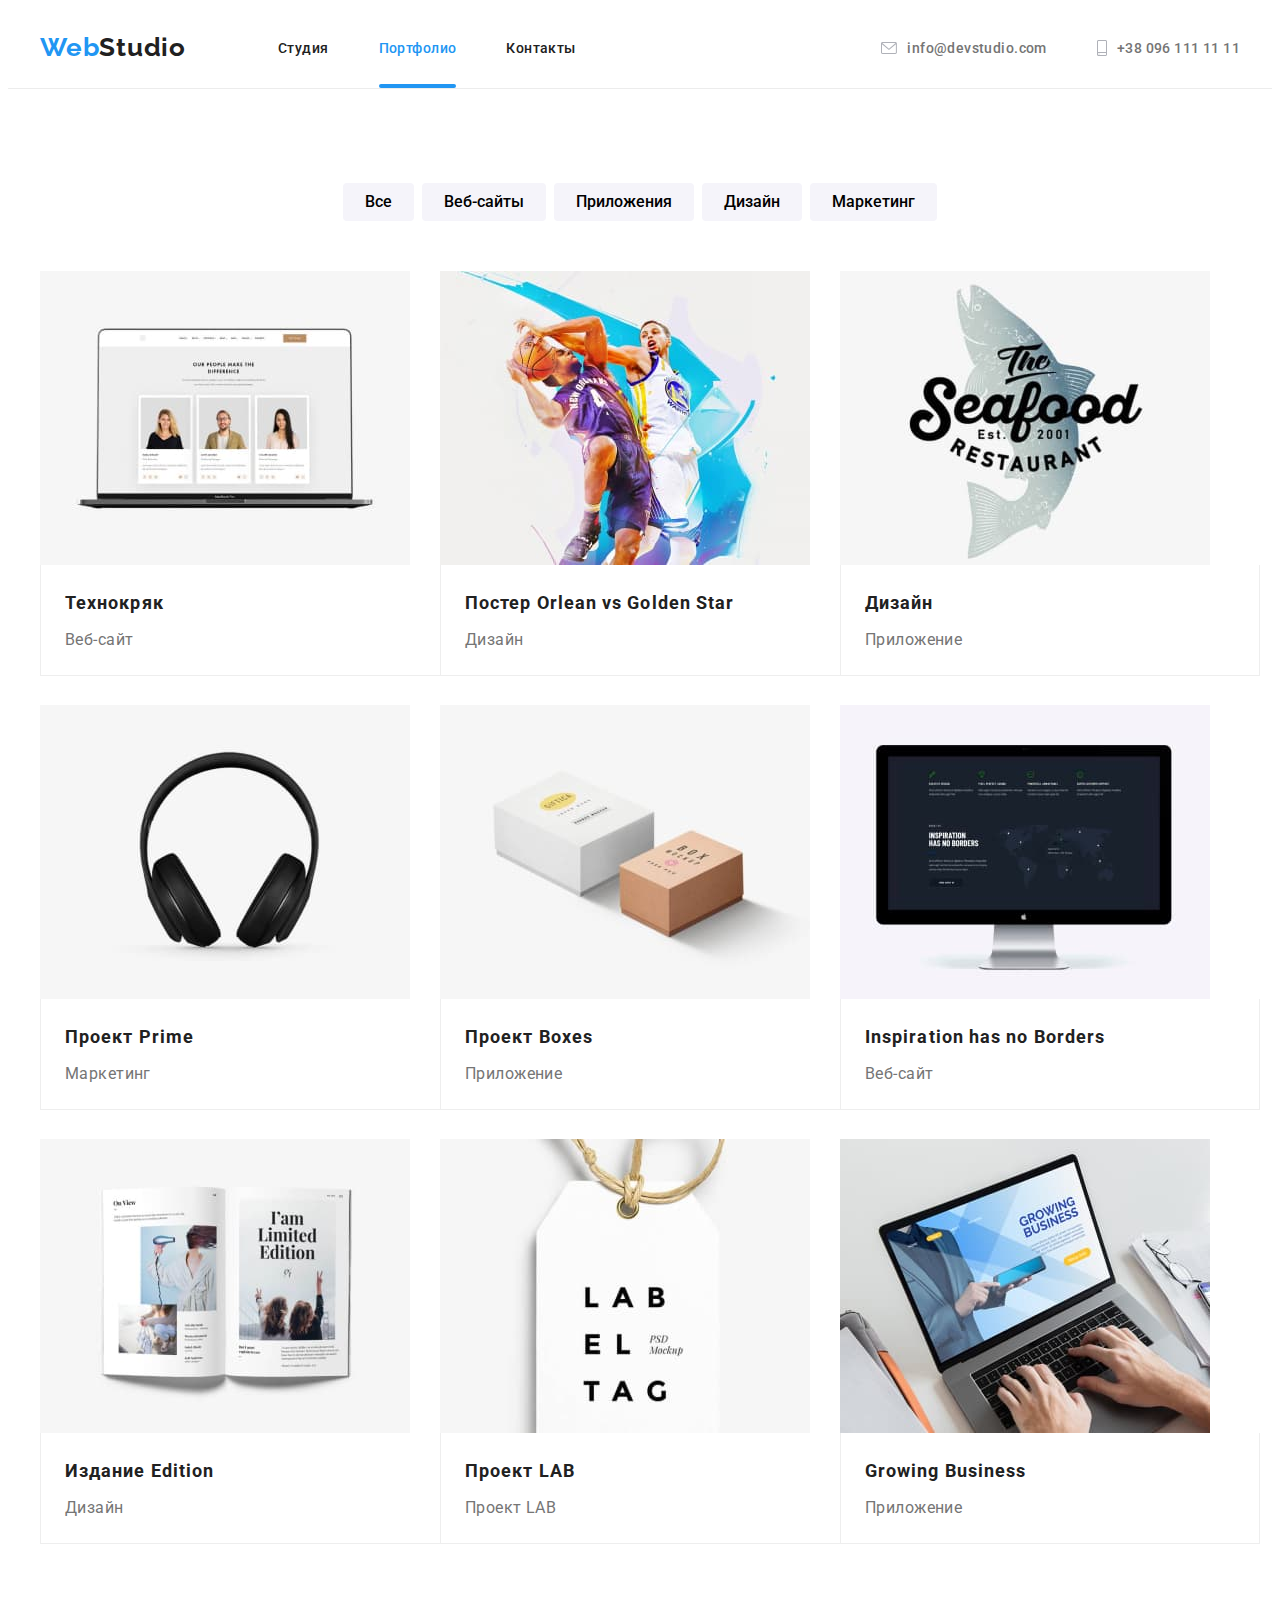
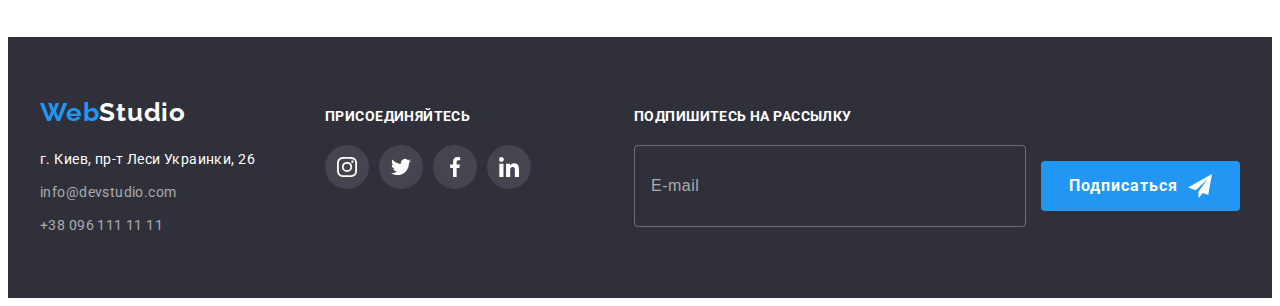
==== portfolio.html @ 29979541 "Initial commit" ====
<!DOCTYPE html>
<html lang="ru">
  <head>
    <meta charset="UTF-8" />
    <meta http-equiv="X-UA-Compatible" content="IE=edge" />
    <meta name="viewport" content="width=device-width, initial-scale=1.0" />
    <title>Портфолио</title>
    <link rel="preconnect" href="https://fonts.googleapis.com" />
    <link rel="preconnect" href="https://fonts.gstatic.com" crossorigin />
    <link
      href="https://fonts.googleapis.com/css2?family=Raleway:wght@700&family=Roboto:wght@400;500;700;900&display=swap"
      rel="stylesheet"
    />
    <link
      rel="stylesheet"
      href="https://cdnjs.cloudflare.com/ajax/libs/modern-normalize/1.1.0/modern-normalize.min.css"
      integrity="sha512-wpPYUAdjBVSE4KJnH1VR1HeZfpl1ub8YT/NKx4PuQ5NmX2tKuGu6U/JRp5y+Y8XG2tV+wKQpNHVUX03MfMFn9Q=="
      crossorigin="anonymous"
      referrerpolicy="no-referrer"
    />
    <link rel="stylesheet" href="./css/styles.css" />
  </head>
  <body>
    <header class="header">
      <div class="container">
        <a href="./index.html" class="logo" lang="en"
          >Web<span class="logo-in-header">Studio</span></a
        >
        <nav>
          <ul class="site-nav">
            <li class="list-item">
              <a class="link" href="./index.html">Студия</a>
            </li>
            <li class="list-item">
              <a class="link active" href="./portfolio.html">Портфолио</a>
            </li>
            <li class="list-item"><a class="link" href="./">Контакты</a></li>
          </ul>
        </nav>
        <div class="contact">
          <a class="link" href="mailto:info@devstudio.com" lang="en">
            <svg class="contact-icon" width="16" height="12">
              <use href="./images/icons.svg#icon-envelope"></use>
            </svg>
            info@devstudio.com
          </a>
          <a class="link" href="tel:+380961111111">
            <svg class="contact-icon" width="10" height="16">
              <use href="./images/icons.svg#icon-smartphone"></use>
            </svg>
            +38 096 111 11 11
          </a>
        </div>
      </div>
    </header>

    <main>
      <section class="section">
        <div class="container">
          <h1 class="visually-hidden">Наши работы</h1>
          <ul class="cards-section">
            <li class="list-item">
              <ul class="card-filter">
                <li class="list-item">
                  <button class="filter" type="button">Все</button>
                </li>
                <li class="list-item">
                  <button class="filter" type="button">Веб-сайты</button>
                </li>
                <li class="list-item">
                  <button class="filter" type="button">Приложения</button>
                </li>
                <li class="list-item">
                  <button class="filter" type="button">Дизайн</button>
                </li>
                <li class="list-item">
                  <button class="filter" type="button">Маркетинг</button>
                </li>
              </ul>
            </li>
            <li class="list-item">
              <ul class="list-of-cards">
                <li class="list-item">
                  <div class="card-image-area">
                    <img
                      src="./images/portfolio/img-1.jpg"
                      alt="Веб-сайт изображен на ноутбуке"
                      width="370"
                      height="294"
                    />
                    <p class="image-description">
                      Ресурс предлагает комплексные предложения с разным уровнем
                      функционала и сервисов. Все это позволит посетителю
                      получить исчерпывающие сведения  о компании или частном
                      лице.
                    </p>
                  </div>
                  <div class="card-description-area">
                    <h2 class="card-name">Технокряк</h2>
                    <p class="card-desctiption">Веб-сайт</p>
                  </div>
                </li>

                <li class="list-item">
                  <div class="card-image-area">
                    <img
                      src="./images/portfolio/img-2.jpg"
                      alt="Постер"
                      width="370"
                      height="294"
                    />
                    <p class="image-description">
                      Ресурс предлагает комплексные предложения с разным уровнем
                      функционала и сервисов. Все это позволит посетителю
                      получить исчерпывающие сведения  о компании или частном
                      лице.
                    </p>
                  </div>
                  <div class="card-description-area">
                    <h2 class="card-name">
                      Постер <span lang="en"> Orlean vs Golden Star</span>
                    </h2>
                    <p class="card-desctiption">Дизайн</p>
                  </div>
                </li>

                <li class="list-item">
                  <div class="card-image-area">
                    <img
                      src="./images/portfolio/img-3.jpg"
                      alt="Логотип ресторана"
                      width="370"
                      height="294"
                    />
                    <p class="image-description">
                      Ресурс предлагает комплексные предложения с разным уровнем
                      функционала и сервисов. Все это позволит посетителю
                      получить исчерпывающие сведения  о компании или частном
                      лице.
                    </p>
                  </div>
                  <div class="card-description-area">
                    <h2 class="card-name">Дизайн</h2>
                    <p class="card-desctiption">Приложение</p>
                  </div>
                </li>
                <li class="list-item">
                  <div class="card-image-area">
                    <img
                      src="./images/portfolio/img-4.jpg"
                      alt="Наушники"
                      width="370"
                      height="294"
                    />
                    <p class="image-description">
                      Ресурс предлагает комплексные предложения с разным уровнем
                      функционала и сервисов. Все это позволит посетителю
                      получить исчерпывающие сведения  о компании или частном
                      лице.
                    </p>
                  </div>
                  <div class="card-description-area">
                    <h2 class="card-name">
                      Проект <span lang="en">Prime</span>
                    </h2>
                    <p class="card-desctiption">Маркетинг</p>
                  </div>
                </li>
                <li class="list-item">
                  <div class="card-image-area">
                    <img
                      src="./images/portfolio/img-5.jpg"
                      alt="Коробки"
                      width="370"
                      height="294"
                    />
                    <p class="image-description">
                      Ресурс предлагает комплексные предложения с разным уровнем
                      функционала и сервисов. Все это позволит посетителю
                      получить исчерпывающие сведения  о компании или частном
                      лице.
                    </p>
                  </div>
                  <div class="card-description-area">
                    <h2 class="card-name">
                      Проект <span lang="en">Boxes</span>
                    </h2>
                    <p class="card-desctiption">Приложение</p>
                  </div>
                </li>
                <li class="list-item">
                  <div class="card-image-area">
                    <img
                      src="./images/portfolio/img-6.jpg"
                      alt="Веб-сайт изображен на мониторе"
                      width="370"
                      height="294"
                    />
                    <p class="image-description">
                      Ресурс предлагает комплексные предложения с разным уровнем
                      функционала и сервисов. Все это позволит посетителю
                      получить исчерпывающие сведения  о компании или частном
                      лице.
                    </p>
                  </div>
                  <div class="card-description-area">
                    <h2 class="card-name" lang="en">
                      Inspiration has no Borders
                    </h2>
                    <p class="card-desctiption">Веб-сайт</p>
                  </div>
                </li>
                <li class="list-item">
                  <div class="card-image-area">
                    <img
                      src="./images/portfolio/img-7.jpg"
                      alt="Книга"
                      width="370"
                      height="294"
                    />
                    <p class="image-description">
                      Ресурс предлагает комплексные предложения с разным уровнем
                      функционала и сервисов. Все это позволит посетителю
                      получить исчерпывающие сведения  о компании или частном
                      лице.
                    </p>
                  </div>
                  <div class="card-description-area">
                    <h2 class="card-name">
                      Издание <span lang="en">Edition</span>
                    </h2>
                    <p class="card-desctiption">Дизайн</p>
                  </div>
                </li>
                <li class="list-item">
                  <div class="card-image-area">
                    <img
                      src="./images/portfolio/img-8.jpg"
                      alt="Бумажный кулон"
                      width="370"
                      height="294"
                    />
                    <p class="image-description">
                      Ресурс предлагает комплексные предложения с разным уровнем
                      функционала и сервисов. Все это позволит посетителю
                      получить исчерпывающие сведения  о компании или частном
                      лице.
                    </p>
                  </div>
                  <div class="card-description-area">
                    <h2 class="card-name">Проект <span lang="en">LAB</span></h2>
                    <p class="card-desctiption">
                      Проект <span lang="en">LAB</span>
                    </p>
                  </div>
                </li>
                <li class="list-item">
                  <div class="card-image-area">
                    <img
                      src="./images/portfolio/img-9.jpg"
                      alt="Веб-сайт изображен на ноутбуке"
                      width="370"
                      height="294"
                    />
                    <p class="image-description">
                      Ресурс предлагает комплексные предложения с разным уровнем
                      функционала и сервисов. Все это позволит посетителю
                      получить исчерпывающие сведения  о компании или частном
                      лице.
                    </p>
                  </div>
                  <div class="card-description-area">
                    <h2 class="card-name" lang="en">Growing Business</h2>
                    <p class="card-desctiption">Приложение</p>
                  </div>
                </li>
              </ul>
            </li>
          </ul>
        </div>
      </section>
    </main>
    <footer class="footer-section">
      <div class="container">
        <div class="left-collumn">
          <a href="./index.html" class="logo" lang="en"
            >Web<span class="logo-in-footer">Studio</span></a
          >
          <address>
            <p class="office-adress">г. Киев, пр-т Леси Украинки, 26</p>
            <a class="link" href="mailto:info@devstudio.com" lang="en">
              info@devstudio.com
            </a>
            <a class="link" href="tel:+380961111111"> +38 096 111 11 11 </a>
          </address>
        </div>
        <div class="footer-social-items">
          <h3>Присоединяйтесь</h3>
          <ul class="social-links-list">
            <li class="social-item">
              <a
                class="social-link"
                href="/"
                aria-label="иконка Инстаграмм"
                target="_blank"
                rel="noopener noreferrer"
              >
                <svg class="social-icon" width="20" height="20">
                  <use href="./images/icons.svg#icon-instagram"></use>
                </svg>
              </a>
            </li>
            <li class="social-item">
              <a
                class="social-link"
                href="/"
                aria-label="иконка Твиттер"
                target="_blank"
                rel="noopener noreferrer"
              >
                <svg class="social-icon" width="20" height="20">
                  <use href="./images/icons.svg#icon-twitter"></use>
                </svg>
              </a>
            </li>
            <li class="social-item">
              <a
                class="social-link"
                href="/"
                aria-label="иконка фейсбук"
                target="_blank"
                rel="noopener noreferrer"
              >
                <svg class="social-icon" width="20" height="20">
                  <use href="./images/icons.svg#icon-facebook"></use>
                </svg>
              </a>
            </li>
            <li class="social-item">
              <a
                class="social-link"
                href="/"
                aria-label="иконка Линкэдин"
                target="_blank"
                rel="noopener noreferrer"
              >
                <svg class="social-icon" width="20" height="20">
                  <use href="./images/icons.svg#icon-linkedin"></use>
                </svg>
              </a>
            </li>
          </ul>
        </div>
        <div class="subscription-form">
          <h3>Подпишитесь на рассылку</h3>
          <form>
            <label>
              <span class="visually-hidden">E-mail</span>
              <input class="email-input" type="email" name="e-mail" title="Введите ваш электронный адрес для подписки" placeholder="E-mail">
            </label>
            <button class="btn" type="submit" >Подписаться
              <svg class="subscription-icon" width="24" height="24">
                <use href="./images/icons.svg#icon-send"></use>
              </svg>
            </button>
          </form>
        </div>
      </div>
    </footer>
  </body>
</html>
---- css/styles.css ----
/**
--------------------
MAIN RULES
-------------------- */

:root {
  --accent-collor: #2196f3;
  --btn-hover-color: #188ce8;
  --main-text-color: #212121;
  --secondary-text-color: #757575;
  --accent-background-color: #2f303a;
  --secondary-background-color: #f5f4fa;
  --white-color: #fff;
  --container-width: 1200px;
  --icon-color: #afb1b8;

  --timing-function: cubic-bezier(0.4, 0, 0.2, 1);
}

body {
  font-family: "Roboto", sans-serif;
  letter-spacing: 0.03em;
  color: var(--main-text-color);
  font-size: 14px;
}

h1,
h2,
h3,
h4,
h5,
h6,
p,
ul {
  margin: 0;
  padding: 0;
}

img {
  display: block;
}

.container {
  width: var(--container-width);
  margin-left: auto;
  margin-right: auto;
  padding-left: 15px;
  padding-right: 15px;
  align-items: center;
}

.section {
  padding-top: 94px;
  padding-bottom: 94px;
}

.list-item,
.social-item,
.clients-list {
  list-style: none;
  position: relative;
}

.link {
  text-decoration: none;
  color: inherit;
  font-weight: 500;
  font-size: 14px;
  line-height: 1.17;

  transition-property: color;
  transition-duration: 250ms;
  transition-timing-function: var(--timing-function);
}

.link.active {
  position: relative;
}

.link.active::after {
  content: "";

  position: absolute;
  bottom: 0;

  display: block;
  width: 100%;
  height: 4px;
  background: var(--accent-collor);
  border-radius: 2px;
}

.link:hover,
.link:focus,
.link.active,
.footer-section .link:hover,
.footer-section .link:focus,
.contact .link:hover,
.contact .link:focus {
  color: var(--accent-collor);
}

.section-title {
  margin-bottom: 50px;

  font-size: 36px;
  line-height: 1.17;
  text-align: center;
}

.visually-hidden {
  margin: -1px;

  position: absolute;
  white-space: nowrap;
  width: 1px;
  height: 1px;
  overflow: hidden;
  border: 0;
  padding: 0;
  clip: rect(0 0 0 0);
  clip-path: inset(50%);
}

.features-list .list-item:not(:last-child),
.our-work-list .list-item:not(:last-child),
.member-list .list-item:not(:last-child),
.list-of-cards .list-item:not(:last-child) {
  margin-right: 30px;
}

/**
--------------------
HEADER SECTION
-------------------- */
.header {
  border-bottom: 1px solid #ececec;
}

.header .container {
  display: flex;
}

.logo {
  margin-top: 24px;
  margin-bottom: 25px;

  font-family: "Raleway", sans-serif;
  font-weight: 700;
  font-size: 26px;
  line-height: 1.2;
  color: var(--accent-collor);
  text-decoration: none;
  letter-spacing: 0.03em;
}

.logo-in-header {
  margin-right: 92px;

  color: var(--main-text-color);
}

.site-nav {
  display: flex;
}

.container .site-nav > .list-item {
  display: block;
  margin-right: 50px;
}

.site-nav .list-item:last-child {
  margin-right: 0;
}

.header .link {
  padding: 32px 0;
}

.link:hover .contact-icon,
.link:focus .contact-icon {
  fill: currentColor;
}

.contact-icon {
  fill: currentColor;
  margin-right: 10px;
}

.contact {
  margin-left: auto;
  display: flex;
  align-items: center;
}

.contact .link:not(:last-child) {
  margin-right: 50px;
}

/**
--------------------
HERO SECTION
-------------------- */

.hero {
  background-image: linear-gradient(
      rgba(47, 48, 58, 0.4),
      rgba(47, 48, 58, 0.4)
    ),
    url(../images/hero-bg.jpg);
  background-repeat: no-repeat;
  background-position: center;

  letter-spacing: 0.06em;
  text-align: center;

  padding-top: 200px;
  padding-bottom: 200px;
}

.hero .container {
  display: block;
}

.title {
  margin: 0px auto 30px;
  max-width: 640px;

  font-weight: 900;
  font-size: 44px;
  line-height: 1.36;
  text-transform: uppercase;
  color: var(--white-color);
}

.btn {
  display: inline-flex;

  align-items: center;
  padding: 10px 32px;

  border-radius: 4px;
  border: 0;

  background-color: var(--accent-collor);

  font-family: inherit;
  cursor: pointer;
  color: var(--white-color);
  font-weight: 700;
  font-size: 16px;
  line-height: 1.87;
  letter-spacing: 0.06em;

  transition-property: background-color;
  transition-duration: 250ms;
  transition-timing-function: var(--timing-function);
}

.btn:hover,
.btn:focus {
  background-color: var(--btn-hover-color);
}

/**
--------------------
OUR FEATURES SECTION
-------------------- */
.features-list,
.member-list,
.our-work-list {
  display: flex;
}

.features-list .list-item {
  display: block;
  flex-basis: calc(100% / 4);
  /* flex-basis: calc((var(--container-width)-30px) / 4); Почему не работает?*/
}

.features-icon {
  display: flex;
  justify-content: center;
  align-items: center;

  margin-bottom: 30px;
  height: 120px;
  width: 100%;

  background-color: var(--secondary-background-color);
  border-radius: 4px;
}

.features-subtitle {
  margin-bottom: 10px;

  text-transform: uppercase;
  font-size: 14px;
  line-height: 1.14;
}

.features-description {
  color: var(--secondary-text-color);
  line-height: 1.7;
}

/**
--------------------
OUR WORK SECTION
-------------------- */

.our-work {
  padding-top: 0;
}

.image-title {
  position: absolute;
  bottom: 0;

  display: flex;
  width: 100%;
  height: 70px;
  justify-content: center;
  align-items: center;

  text-transform: uppercase;
  font-weight: 700;

  background: rgba(47, 48, 58, 0.8);
  color: #fff;
}

/**
--------------------
OUR TEAM SECTION
-------------------- */
.our-team {
  background-color: var(--secondary-background-color);
}

.member-area {
  padding: 30px 0;

  width: 270px;
  border: 1px solid #eeeeee;
  border-radius: 0px 0px 4px 4px;
  border-top: 0;
  text-align: center;
  background-color: var(--white-color);
  line-height: 1.19;
}

.member-name {
  margin-bottom: 10px;

  font-size: 16px;
  text-decoration: none;
  font-weight: 500;
  line-height: 1.19;
}

.contact .link,
.member-position {
  display: inline-flex;
  color: var(--secondary-text-color);
  align-items: center;
}

.member-position {
  margin-bottom: 16px;

  line-height: 1.19;
  font-size: 16px;
  font-weight: 400;
}

.member-list > .list-item {
  box-shadow: 0px 1px 3px rgba(0, 0, 0, 0.12), 0px 1px 1px rgba(0, 0, 0, 0.14),
    0px 2px 1px rgba(0, 0, 0, 0.2);
}

.social-icon,
.contact-icon {
  fill: var(--icon-color);

  transition-property: fill;
  transition-duration: 250ms;
  transition-timing-function: var(--timing-function);
}

.social-links-list {
  display: flex;
  justify-content: center;
}
.social-link {
  display: flex;
  border-radius: 50%;
  height: 44px;
  width: 44px;
  align-items: center;
  justify-content: center;

  transition-property: background-color;
  transition-duration: 250ms;
  transition-timing-function: var(--timing-function);
}

.social-link:hover,
.social-link:focus {
  background-color: var(--accent-collor);
}
.social-link:hover .social-icon,
.social-link:focus .social-icon {
  fill: var(--white-color);
}

.social-item:not(:last-child) {
  margin-right: 10px;
}
/**
--------------------
OUR-CLIENTS SECTION
-------------------- */

.clients-list {
  display: flex;
  justify-content: center;
  align-items: center;
}

.client-item {
  display: flex;
}

.client-item:not(:last-child) {
  margin-right: 30px;
}

.client-link {
  display: flex;
  justify-content: center;
  align-items: center;
  width: 170px;
  height: 92px;

  border: 1px var(--icon-color) solid;
  border-radius: 4px;

  transition-property: border-color;
  transition-duration: 250ms;
  transition-timing-function: var(--timing-function);
}
.client-icon {
  fill: var(--icon-color);

  transition-property: fill;
  transition-duration: 250ms;
  transition-timing-function: var(--timing-function);
}

.client-link:hover,
.client-link:focus {
  border-color: var(--accent-collor);
}

.client-link:hover .client-icon,
.client-link:focus .client-icon {
  fill: var(--accent-collor);
}

/**
--------------------
PORTFOLIO-CARDS SECTION
-------------------- */

.card-filter {
  padding-bottom: 50px;
}

.card-filter {
  display: flex;
  justify-content: center;
}

.card-filter .list-item:not(:last-child) {
  margin-right: 8px;
}

.filter {
  padding: 6px 22px;

  border-radius: 4px;
  border: 0;

  background: var(--secondary-background-color);

  cursor: pointer;

  font-family: inherit;
  font-weight: 500;
  font-size: 16px;
  line-height: 1.6;

  transition-property: background-color, color, box-shadow;
  transition-duration: 250ms;
  transition-timing-function: var(--timing-function);
}

.filter:hover,
.filter:focus {
  background-color: var(--accent-collor);
  color: var(--white-color);
  box-shadow: 0px 3px 1px rgba(0, 0, 0, 0.1), 0px 1px 2px rgba(0, 0, 0, 0.08),
    0px 2px 2px rgba(0, 0, 0, 0.12);
}

.list-of-cards,
.list-of-cards.list-item {
  display: flex;
  flex-wrap: wrap;
}

.list-of-cards .list-item {
  width: 370px;
  height: 404px;
  background: var(--white-color);
  margin-bottom: 30px;

  transition-property: box-shadow;
  transition-duration: 250ms;
  transition-timing-function: var(--timing-function);
}

.list-of-cards .list-item:hover,
.list-of-cards .list-item:focus {
  box-shadow: 0px 1px 1px rgba(0, 0, 0, 0.12), 0px 4px 4px rgba(0, 0, 0, 0.06),
    1px 4px 6px rgba(0, 0, 0, 0.16);
}

.list-of-cards .list-item:hover .image-description,
.list-of-cards .list-item:focus .image-description {
  transform: translateY(0);
}

.card-image-area {
  position: relative;
  display: flex;
  align-items: center;
  justify-content: center;
  overflow: hidden;
}

.image-description {
  position: absolute;
  font-size: 18px;
  line-height: 1.55;
  color: #fff;
  background-color: rgba(33, 150, 243, 0.9);
  padding: 63px 24px;
  height: 100%;

  transform: translateY(100%);
  transition-property: transform;
  transition-duration: 250ms;
  transition-timing-function: var(--timing-function);
}

.card-description-area {
  width: 370px;
  border: 1px solid #eeeeee;
  border-top: 0;
  padding: 20px 24px;
}

.list-of-cards .list-item:nth-child(3n) {
  margin-right: 0;
}

.list-of-cards .list-item:nth-last-child(-n + 3) {
  margin-bottom: 0px;
}

.card-name {
  display: inline-block;
  margin-bottom: 4px;

  font-size: 18px;
  line-height: 2;
  letter-spacing: 0.06em;
}

.card-desctiption {
  font-size: 16px;
  line-height: 1.9;
  color: var(--secondary-text-color);
}

/**
--------------------
FOOTER SECTION
-------------------- */

.footer-section {
  background-color: var(--accent-background-color);
  line-height: 1.7;
  color: var(--white-color);
  font-size: 14px;
  padding-top: 60px;
  padding-bottom: 60px;
}

.footer-section .container div:first-child {
  margin-right: 70px;
}

.footer-section div:last-child {
  margin-left: auto;
}

.footer-section .logo,
address > .link {
  display: flex;
}

.footer-section .office-adress {
  font-style: normal;
}

.footer-section .link {
  color: rgba(255, 255, 255, 0.6);
  font-weight: 400;
  font-style: normal;
  line-height: 1.7;
  font-size: 14px;
}

.office-adress {
  margin-bottom: 9px;
}

.left-collumn .link:not(:last-child) {
  margin-bottom: 9px;
}

.footer-section .logo {
  margin: 0;
  margin-bottom: 20px;
}

.logo-in-footer {
  color: var(--white-color);
}

.footer-social-items > h3,
.subscription-form > h3 {
  margin-bottom: 20px;

  color: #fff;
  text-transform: uppercase;
  font-size: 14px;
  line-height: 1.14;
}

.footer-social-items .social-link {
  background-color: rgba(255, 255, 255, 0.1);
}

.footer-social-items .social-link:hover,
.footer-social-items .social-link:focus {
  background-color: var(--accent-collor);
}

.footer-social-items .social-icon {
  fill: #fff;
}
.footer-section > .container {
  display: flex;
  align-items: baseline;
}

.footer-section .email-input {
  margin-right: 12px;
  padding: 15px 16px;

  width: 358px;
  height: 50px;

  background-color: transparent;
  border: 1px solid rgba(255, 255, 255, 0.3);
  border-radius: 4px;
  outline: 0;

  color: #fff;

  font-size: 16px;
  line-height: 1.25;
  letter-spacing: 0.03em;

  transition: border-color 250ms var(--timing-function);
}

.footer-section .email-input::placeholder {
  color: rgba(255, 255, 255, 0.6);
}

.footer-section .btn {
  padding: 10px 28px;
}

.email-input:focus {
  border-color: #fff;
}

.subscription-icon {
  fill: #fff;
  margin-left: 10px;
}

.backdrop {
  position: fixed;
  opacity: 1;
  visibility: visible;
  top: 0;
  bottom: 0;
  left: 0;
  right: 0;
  width: 100%;
  height: 100%;
  background-color: rgba(0, 0, 0, 0.2);
  transition: opacity 250ms var(--timing-function),
    visibility 250ms var(--timing-function);
}

.modal {
  position: absolute;

  left: 50%;
  top: 50%;
  transform: translate(-50%, -50%);

  width: 528px;
  height: 581px;

  padding: 40px;

  background-color: #fff;
  box-shadow: 0px 1px 3px rgba(0, 0, 0, 0.12), 0px 1px 1px rgba(0, 0, 0, 0.14),
    0px 2px 1px rgba(0, 0, 0, 0.2);
  border-radius: 4px;

  transition: transform 250ms var(--timing-function);
}

.close-icon {
  position: absolute;
  top: 8px;
  right: 8px;

  display: flex;
  justify-content: center;
  align-items: center;

  padding: 9px 9px 10px 10px;

  cursor: pointer;
  border: 1px solid rgba(0, 0, 0, 0.1);
  border-radius: 50%;
  background-color: #fff;
  transition: fill 250ms var(--timing-function);
}

.close-icon:hover,
.close-icon:focus {
  fill: var(--accent-collor);
}

.modal-form {
  text-align: center;
}

.modal .modal-header {
  display: block;
  text-align: center;

  margin-bottom: 12px;

  font-size: 20px;
}

.modal-form .label {
  position: relative;
  display: block;
}

.label-name {
  display: block;
  margin-bottom: 4px;

  font-size: 12px;
  color: var(--secondary-text-color);
  letter-spacing: 0.01em;
  line-height: 1.17;
  text-align: start;
}

.modal-form textarea,
.modal-form input {
  resize: none;
  cursor: pointer;
  width: 100%;
  height: 120px;
  padding: 12px 16px;

  border: 1px solid rgba(33, 33, 33, 0.2);
  border-radius: 4px;
  outline: 0;

  transition: border 250ms var(--timing-function);
}

.modal-form textarea:focus,
.modal-form input:focus {
  border: 1px solid var(--accent-collor);
}
.modal-form-icon {
  position: absolute;
  top: 28px;
  left: 12px;

  transition: fill 250ms var(--timing-function);
}

.modal-form .label:focus-within .modal-form-icon {
  fill: var(--accent-collor);
}

.modal-form input {
  height: 40px;
  padding-left: 42px;
  margin-bottom: 10px;
}

.modal-form textarea {
  margin-bottom: 12px;
}

.modal-form textarea::placeholder {
  color: rgba(117, 117, 117, 0.5);
  font-size: 14px;
  line-height: 1.14;
}

.agreement a {
  color: var(--accent-collor);
}

.modal-form .agreement {
  display: flex;
  align-items: center;
  justify-content: center;
  margin-bottom: 30px;
  cursor: pointer;
}

.modal-form .btn {
  padding: 10px 50px;
  box-shadow: 0px 4px 4px rgba(0, 0, 0, 0.15);
}

.agreement {
  color: var(--secondary-text-color);
  line-height: 1.7;
}
.checkbox-area {
  position: relative;
  display: flex;
  align-items: center;
  justify-content: center;
  flex-basis: 16px;
  height: 15px;

  border: 2px solid var(--main-text-color);
  border-radius: 2px;
  margin-right: 9px;

  transition: border 550ms var(--timing-function),
    background-color 250ms var(--timing-function);
}

.checkbox-icon {
  opacity: 0;

  transition: opacity 250ms var(--timing-function),
    fill 250ms var(--timing-function);
}

.agreement input:checked + .checkbox-area {
  background-color: var(--btn-hover-color);
  border-color: var(--btn-hover-color);
}

.agreement input:checked + .checkbox-area .checkbox-icon {
  opacity: 1;
  fill: #fff;
}

.is-hidden .modal {
  transform: translate(-50%, -70%) scale(0.5);
}

.backdrop.is-hidden {
  visibility: hidden;
  opacity: 0;
  pointer-events: visible;
}
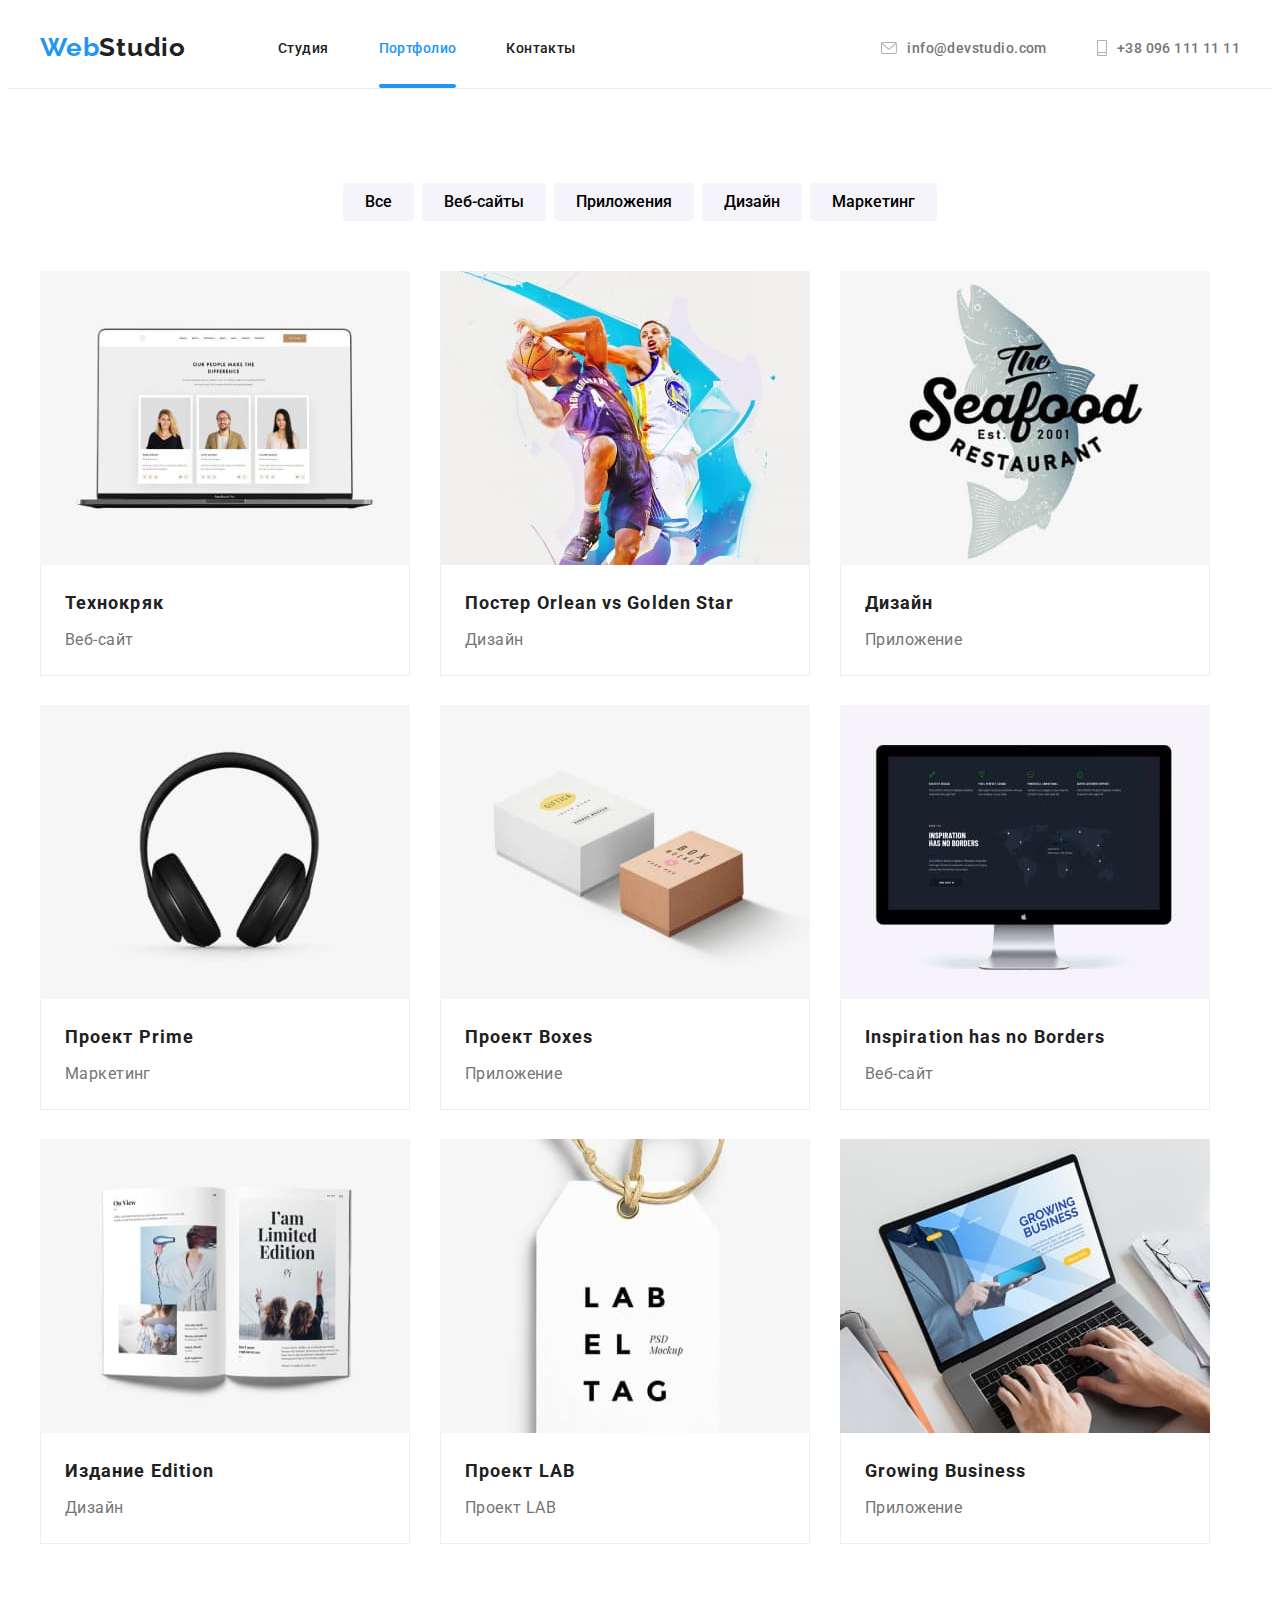
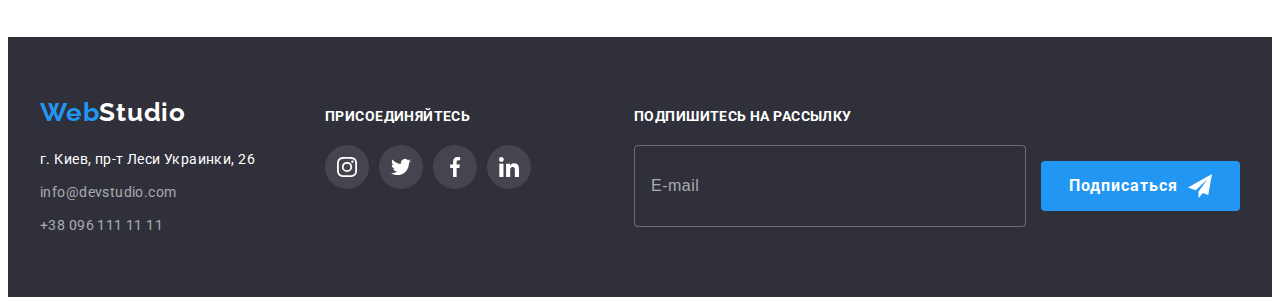
==== commit 12abd8d8: "BEM methodology applied,SASS file structure created" ====
--- a/portfolio.html
+++ b/portfolio.html
@@ -22,30 +22,32 @@
   </head>
   <body>
     <header class="header">
-      <div class="container">
-        <a href="./index.html" class="logo" lang="en"
-          >Web<span class="logo-in-header">Studio</span></a
+      <div class="container header__container">
+        <a href="./index.html" class="logo header__logo" lang="en"
+          >Web<span class="logo__header-headline">Studio</span></a
         >
         <nav>
           <ul class="site-nav">
-            <li class="list-item">
-              <a class="link" href="./index.html">Студия</a>
-            </li>
-            <li class="list-item">
-              <a class="link active" href="./portfolio.html">Портфолио</a>
-            </li>
-            <li class="list-item"><a class="link" href="./">Контакты</a></li>
+            <li class="site-nav__item">
+              <a class="site-nav__link" href="./index.html">Студия</a>
+            </li>
+            <li class="site-nav__item">
+              <a class="site-nav__link site-nav__link--active" href="./portfolio.html">Портфолио</a>
+            </li>
+            <li class="site-nav__item">
+              <a class="site-nav__link" href="./">Контакты</a>
+            </li>
           </ul>
         </nav>
-        <div class="contact">
-          <a class="link" href="mailto:info@devstudio.com" lang="en">
-            <svg class="contact-icon" width="16" height="12">
+        <div class="header__contact contact-block">
+          <a class="contact-block__link" href="mailto:info@devstudio.com" lang="en">
+            <svg class="contact-block__icon" width="16" height="12">
               <use href="./images/icons.svg#icon-envelope"></use>
             </svg>
             info@devstudio.com
           </a>
-          <a class="link" href="tel:+380961111111">
-            <svg class="contact-icon" width="10" height="16">
+          <a class="contact-block__link" href="tel:+380961111111">
+            <svg class="contact-block__icon" width="10" height="16">
               <use href="./images/icons.svg#icon-smartphone"></use>
             </svg>
             +38 096 111 11 11
@@ -59,228 +61,219 @@
         <div class="container">
           <h1 class="visually-hidden">Наши работы</h1>
           <ul class="cards-section">
-            <li class="list-item">
-              <ul class="card-filter">
-                <li class="list-item">
-                  <button class="filter" type="button">Все</button>
-                </li>
-                <li class="list-item">
-                  <button class="filter" type="button">Веб-сайты</button>
-                </li>
-                <li class="list-item">
-                  <button class="filter" type="button">Приложения</button>
-                </li>
-                <li class="list-item">
-                  <button class="filter" type="button">Дизайн</button>
-                </li>
-                <li class="list-item">
-                  <button class="filter" type="button">Маркетинг</button>
+            <li class="cards-section__item">
+              <ul class="cards-section__filter">
+                <li class="cards-section__filter-item">
+                  <button class="cards-section__btn" type="button">Все</button>
+                </li>
+                <li class="cards-section__filter-item">
+                  <button class="cards-section__btn" type="button">Веб-сайты</button>
+                </li>
+                <li class="cards-section__filter-item">
+                  <button class="cards-section__btn" type="button">Приложения</button>
+                </li>
+                <li class="cards-section__filter-item">
+                  <button class="cards-section__btn" type="button">Дизайн</button>
+                </li>
+                <li class="cards-section__filter-item">
+                  <button class="cards-section__btn" type="button">Маркетинг</button>
                 </li>
               </ul>
             </li>
-            <li class="list-item">
-              <ul class="list-of-cards">
-                <li class="list-item">
-                  <div class="card-image-area">
+            <li class="cards-section__item">
+              <ul class="cards">
+                <li class="cards__item">
+                  <div class="cards__image">
                     <img
                       src="./images/portfolio/img-1.jpg"
                       alt="Веб-сайт изображен на ноутбуке"
                       width="370"
                       height="294"
                     />
-                    <p class="image-description">
-                      Ресурс предлагает комплексные предложения с разным уровнем
-                      функционала и сервисов. Все это позволит посетителю
-                      получить исчерпывающие сведения  -о компании или частном
-                      лице.
-                    </p>
-                  </div>
-                  <div class="card-description-area">
-                    <h2 class="card-name">Технокряк</h2>
-                    <p class="card-desctiption">Веб-сайт</p>
+                    <p class="cards__image-description">
+                      Ресурс предлагает комплексные предложения с разным уровнем
+                      функционала и сервисов. Все это позволит посетителю
+                      получить исчерпывающие сведения о компании или частном
+                      лице.
+                    </p>
+                  </div>
+                  <div class="cards__description-area">
+                    <h2 class="cards__name">Технокряк</h2>
+                    <p class="cards__description">Веб-сайт</p>
                   </div>
                 </li>
 
-                <li class="list-item">
-                  <div class="card-image-area">
+                <li class="cards__item">
+                  <div class="cards__image">
                     <img
                       src="./images/portfolio/img-2.jpg"
                       alt="Постер"
                       width="370"
                       height="294"
                     />
-                    <p class="image-description">
-                      Ресурс предлагает комплексные предложения с разным уровнем
-                      функционала и сервисов. Все это позволит посетителю
-                      получить исчерпывающие сведения  -о компании или частном
-                      лице.
-                    </p>
-                  </div>
-                  <div class="card-description-area">
-                    <h2 class="card-name">
+                    <p class="cards__image-description">
+                      Ресурс предлагает комплексные предложения с разным уровнем
+                      функционала и сервисов. Все это позволит посетителю
+                      получить исчерпывающие сведения о компании или частном
+                      лице.
+                    </p>
+                  </div>
+                  <div class="cards__description-area">
+                    <h2 class="cards__name">
                       Постер <span lang="en"> Orlean vs Golden Star</span>
                     </h2>
-                    <p class="card-desctiption">Дизайн</p>
+                    <p class="cards__description">Дизайн</p>
                   </div>
                 </li>
 
-                <li class="list-item">
-                  <div class="card-image-area">
+                <li class="cards__item">
+                  <div class="cards__image">
                     <img
                       src="./images/portfolio/img-3.jpg"
                       alt="Логотип ресторана"
                       width="370"
                       height="294"
                     />
-                    <p class="image-description">
-                      Ресурс предлагает комплексные предложения с разным уровнем
-                      функционала и сервисов. Все это позволит посетителю
-                      получить исчерпывающие сведения  -о компании или частном
-                      лице.
-                    </p>
-                  </div>
-                  <div class="card-description-area">
-                    <h2 class="card-name">Дизайн</h2>
-                    <p class="card-desctiption">Приложение</p>
-                  </div>
-                </li>
-                <li class="list-item">
-                  <div class="card-image-area">
+                    <p class="cards__image-description">
+                      Ресурс предлагает комплексные предложения с разным уровнем
+                      функционала и сервисов. Все это позволит посетителю
+                      получить исчерпывающие сведения о компании или частном
+                      лице.
+                    </p>
+                  </div>
+                  <div class="cards__description-area">
+                    <h2 class="cards__name">Дизайн</h2>
+                    <p class="cards__description">Приложение</p>
+                  </div>
+                </li>
+                <li class="cards__item">
+                  <div class="cards__image">
                     <img
                       src="./images/portfolio/img-4.jpg"
                       alt="Наушники"
                       width="370"
                       height="294"
                     />
-                    <p class="image-description">
-                      Ресурс предлагает комплексные предложения с разным уровнем
-                      функционала и сервисов. Все это позволит посетителю
-                      получить исчерпывающие сведения  -о компании или частном
-                      лице.
-                    </p>
-                  </div>
-                  <div class="card-description-area">
-                    <h2 class="card-name">
+                    <p class="cards__image-description">
+                      Ресурс предлагает комплексные предложения с разным уровнем
+                      функционала и сервисов. Все это позволит посетителю
+                      получить исчерпывающие сведения о компании или частном
+                      лице.
+                    </p>
+                  </div>
+                  <div class="cards__description-area">
+                    <h2 class="cards__name">
                       Проект <span lang="en">Prime</span>
                     </h2>
-                    <p class="card-desctiption">Маркетинг</p>
-                  </div>
-                </li>
-                <li class="list-item">
-                  <div class="card-image-area">
+                    <p class="cards__description">Маркетинг</p>
+                  </div>
+                </li>
+                <li class="cards__item">
+                  <div class="cards__image">
                     <img
                       src="./images/portfolio/img-5.jpg"
                       alt="Коробки"
                       width="370"
                       height="294"
                     />
-                    <p class="image-description">
-                      Ресурс предлагает комплексные предложения с разным уровнем
-                      функционала и сервисов. Все это позволит посетителю
-                      получить исчерпывающие сведения  -о компании или частном
-                      лице.
-                    </p>
-                  </div>
-                  <div class="card-description-area">
-                    <h2 class="card-name">
+                    <p class="cards__image-description">
+                      Ресурс предлагает комплексные предложения с разным уровнем
+                      функционала и сервисов. Все это позволит посетителю
+                      получить исчерпывающие сведения о компании или частном
+                      лице.
+                    </p>
+                  </div>
+                  <div class="cards__description-area">
+                    <h2 class="cards__name">
                       Проект <span lang="en">Boxes</span>
                     </h2>
-                    <p class="card-desctiption">Приложение</p>
-                  </div>
-                </li>
-                <li class="list-item">
-                  <div class="card-image-area">
+                    <p class="cards__description">Приложение</p>
+                  </div>
+                </li>
+                <li class="cards__item">
+                  <div class="cards__image">
                     <img
                       src="./images/portfolio/img-6.jpg"
                       alt="Веб-сайт изображен на мониторе"
                       width="370"
                       height="294"
                     />
-                    <p class="image-description">
-                      Ресурс предлагает комплексные предложения с разным уровнем
-                      функционала и сервисов. Все это позволит посетителю
-                      получить исчерпывающие сведения  -о компании или частном
-                      лице.
-                    </p>
-                  </div>
-                  <div class="card-description-area">
-                    <h2 class="card-name" lang="en">
+                    <p class="cards__image-description">
+                      Ресурс предлагает комплексные предложения с разным уровнем
+                      функционала и сервисов. Все это позволит посетителю
+                      получить исчерпывающие сведения о компании или частном
+                      лице.
+                    </p>
+                  </div>
+                  <div class="cards__description-area">
+                    <h2 class="cards__name" lang="en">
                       Inspiration has no Borders
                     </h2>
-                    <p class="card-desctiption">Веб-сайт</p>
-                  </div>
-                </li>
-                <li class="list-item">
-                  <div class="card-image-area">
+                    <p class="cards__description">Веб-сайт</p>
+                  </div>
+                </li>
+                <li class="cards__item">
+                  <div class="cards__image">
                     <img
                       src="./images/portfolio/img-7.jpg"
                       alt="Книга"
                       width="370"
                       height="294"
                     />
-                    <p class="image-description">
-                      Ресурс предлагает комплексные предложения с разным уровнем
-                      функционала и сервисов. Все это позволит посетителю
-                      получить исчерпывающие сведения  -о компании или частном
-                      лице.
-                    </p>
-                  </div>
-                  <div class="card-description-area">
-                    <h2 class="card-name">
+                    <p class="cards__image-description">
+                      Ресурс предлагает комплексные предложения с разным уровнем
+                      функционала и сервисов. Все это позволит посетителю
+                      получить исчерпывающие сведения о компании или частном
+                      лице.
+                    </p>
+                  </div>
+                  <div class="cards__description-area">
+                    <h2 class="cards__name">
                       Издание <span lang="en">Edition</span>
                     </h2>
-                    <p class="card-desctiption">Дизайн</p>
-                  </div>
-                </li>
-                <li class="list-item">
-                  <div class="card-image-area">
+                    <p class="cards__description">Дизайн</p>
+                  </div>
+                </li>
+                <li class="cards__item">
+                  <div class="cards__image">
                     <img
                       src="./images/portfolio/img-8.jpg"
                       alt="Бумажный кулон"
                       width="370"
                       height="294"
                     />
-                    <p class="image-description">
-                      Ресурс предлагает комплексные предложения с разным уровнем
-                      функционала и сервисов. Все это позволит посетителю
-                      получить исчерпывающие сведения  -о компании или частном
-                      лице.
-                    </p>
-                  </div>
-                  <div class="card-description-area">
-                    <h2 class="card-name">Проект <span lang="en">LAB</span></h2>
-                    <p class="card-desctiption">
+                    <p class="cards__image-description">
+                      Ресурс предлагает комплексные предложения с разным уровнем
+                      функционала и сервисов. Все это позволит посетителю
+                      получить исчерпывающие сведения о компании или частном
+                      лице.
+                    </p>
+                  </div>
+                  <div class="cards__description-area">
+                    <h2 class="cards__name">Проект <span lang="en">LAB</span></h2>
+                    <p class="cards__description">
                       Проект <span lang="en">LAB</span>
                     </p>
                   </div>
                 </li>
-                <li class="list-item">
-                  <div class="card-image-area">
+                <li class="cards__item">
+                  <div class="cards__image">
                     <img
                       src="./images/portfolio/img-9.jpg"
                       alt="Веб-сайт изображен на ноутбуке"
                       width="370"
                       height="294"
                     />
-                    <p class="image-description">
-                      Ресурс предлагает комплексные предложения с разным уровнем
-                      функционала и сервисов. Все это позволит посетителю
-                      получить исчерпывающие сведения  -о компании или частном
-                      лице.
-                    </p>
-                  </div>
-                  <div class="card-description-area">
-                    <h2 class="card-name" lang="en">Growing Business</h2>
-                    <p class="card-desctiption">Приложение</p>
+                    <p class="cards__image-description">
+                      Ресурс предлагает комплексные предложения с разным уровнем
+                      функционала и сервисов. Все это позволит посетителю
+                      получить исчерпывающие сведения о компании или частном
+                      лице.
+                    </p>
+                  </div>
+                  <div class="cards__description-area">
+                    <h2 class="cards__name" lang="en">Growing Business</h2>
+                    <p class="cards__description">Приложение</p>
                   </div>
                 </li>
               </ul>
@@ -290,85 +283,92 @@
       </section>
     </main>
     <footer class="footer-section">
-      <div class="container">
-        <div class="left-collumn">
-          <a href="./index.html" class="logo" lang="en"
-            >Web<span class="logo-in-footer">Studio</span></a
+      <div class="container container--footer">
+        <div class="footer-section__contacts">
+          <a href="./index.html" class="logo footer-section__logo" lang="en"
+            >Web<span class="logo__footer-headline">Studio</span></a
           >
-          <address>
-            <p class="office-adress">г. Киев, пр-т Леси Украинки, 26</p>
-            <a class="link" href="mailto:info@devstudio.com" lang="en">
+          <address class="footer-section__contact">
+            <p class="footer-section__address">г. Киев, пр-т Леси Украинки, 26</p>
+            <a class="footer-section__link" href="mailto:info@devstudio.com" lang="en">
               info@devstudio.com
             </a>
-            <a class="link" href="tel:+380961111111"> +38 096 111 11 11 </a>
+            <a class="footer-section__link" href="tel:+380961111111"> +38 096 111 11 11 </a>
           </address>
         </div>
-        <div class="footer-social-items">
-          <h3>Присоединяйтесь</h3>
-          <ul class="social-links-list">
-            <li class="social-item">
+        <div class="footer-socials">
+          <h3 class="footer-socials__subtitle">Присоединяйтесь</h3>
+          <ul class="social-list">
+            <li class="social-list__item">
               <a
-                class="social-link"
+                class="social-list__link social-list__link--grey"
                 href="/"
                 aria-label="иконка Инстаграмм"
                 target="_blank"
                 rel="noopener noreferrer"
               >
-                <svg class="social-icon" width="20" height="20">
+                <svg class="social-list__icon social-list__icon--white" width="20" height="20">
                   <use href="./images/icons.svg#icon-instagram"></use>
                 </svg>
               </a>
             </li>
-            <li class="social-item">
+            <li class="social-list__item">
               <a
-                class="social-link"
+                class="social-list__link social-list__link--grey"
                 href="/"
                 aria-label="иконка Твиттер"
                 target="_blank"
                 rel="noopener noreferrer"
               >
-                <svg class="social-icon" width="20" height="20">
+                <svg class="social-list__icon social-list__icon--white" width="20" height="20">
                   <use href="./images/icons.svg#icon-twitter"></use>
                 </svg>
               </a>
             </li>
-            <li class="social-item">
+            <li class="social-list__item">
               <a
-                class="social-link"
+                class="social-list__link social-list__link--grey"
                 href="/"
                 aria-label="иконка фейсбук"
                 target="_blank"
                 rel="noopener noreferrer"
               >
-                <svg class="social-icon" width="20" height="20">
+                <svg class="social-list__icon social-list__icon--white" width="20" height="20">
                   <use href="./images/icons.svg#icon-facebook"></use>
                 </svg>
               </a>
             </li>
-            <li class="social-item">
+            <li class="social-list__item">
               <a
-                class="social-link"
+                class="social-list__link social-list__link--grey"
                 href="/"
                 aria-label="иконка Линкэдин"
                 target="_blank"
                 rel="noopener noreferrer"
               >
-                <svg class="social-icon" width="20" height="20">
+                <svg class="social-list__icon social-list__icon--white" width="20" height="20">
                   <use href="./images/icons.svg#icon-linkedin"></use>
                 </svg>
               </a>
             </li>
           </ul>
         </div>
-        <div class="subscription-form">
-          <h3>Подпишитесь на рассылку</h3>
+        <div class="subscription-form footer-section__form">
+          <h3 class="subscription-form__subtitle">Подпишитесь на рассылку</h3>
           <form>
             <label>
               <span class="visually-hidden">E-mail</span>
-              <input class="email-input" type="email" name="e-mail" title="Введите ваш электронный адрес для подписки" placeholder="E-mail">
+              <input
+                class="subscription-form__input"
+                type="email"
+                name="e-mail"
+                title="Введите ваш электронный адрес для подписки"
+                placeholder="E-mail"
+              />
             </label>
-            <button class="btn" type="submit" >Подписаться
-              <svg class="subscription-icon" width="24" height="24">
+            <button class="btn subscription-form__btn" type="submit">
+              Подписаться
+              <svg class="btn__icon" width="24" height="24">
                 <use href="./images/icons.svg#icon-send"></use>
               </svg>
             </button>
--- a/css/styles.css
+++ b/css/styles.css
@@ -4,7 +4,7 @@
 -------------------- */
 
 :root {
-  --accent-collor: #2196f3;
+  --accent-color: #2196f3;
   --btn-hover-color: #188ce8;
   --main-text-color: #212121;
   --secondary-text-color: #757575;
@@ -54,14 +54,20 @@
   padding-bottom: 94px;
 }
 
-.list-item,
-.social-item,
-.clients-list {
+.work-section__list-item,
+.social-list__item,
+.clients-list,
+.member-list__item,
+.cards-section__item,
+.cards__item,
+.cards-section__filter-item {
   list-style: none;
   position: relative;
 }
 
-.link {
+.site-nav__link,
+.contact-block__link,
+.footer-section__link {
   text-decoration: none;
   color: inherit;
   font-weight: 500;
@@ -73,11 +79,12 @@
   transition-timing-function: var(--timing-function);
 }
 
-.link.active {
+.site-nav__link--active {
   position: relative;
-}
-
-.link.active::after {
+  color: var(--accent-color);
+}
+
+.site-nav__link--active::after {
   content: "";
 
   position: absolute;
@@ -86,18 +93,19 @@
   display: block;
   width: 100%;
   height: 4px;
-  background: var(--accent-collor);
+  background: var(--accent-color);
   border-radius: 2px;
 }
 
-.link:hover,
-.link:focus,
-.link.active,
-.footer-section .link:hover,
-.footer-section .link:focus,
-.contact .link:hover,
-.contact .link:focus {
-  color: var(--accent-collor);
+.footer-section__link:hover,
+.footer-section__link:focus,
+.contact-block__link:hover,
+.contact-block__link:focus,
+.contact-block__link:hover,
+.contact-block__link:focus,
+.site-nav__link:hover,
+.site-nav__link:focus {
+  color: var(--accent-color);
 }
 
 .section-title {
@@ -122,10 +130,10 @@
   clip-path: inset(50%);
 }
 
-.features-list .list-item:not(:last-child),
-.our-work-list .list-item:not(:last-child),
-.member-list .list-item:not(:last-child),
-.list-of-cards .list-item:not(:last-child) {
+.features-list__item:not(:last-child),
+.work-section__list-item:not(:last-child),
+.member-list__item:not(:last-child),
+.cards__item:not(:last-child) {
   margin-right: 30px;
 }
 
@@ -137,63 +145,68 @@
   border-bottom: 1px solid #ececec;
 }
 
-.header .container {
-  display: flex;
-}
-
-.logo {
+.header__container {
+  display: flex;
+}
+
+.header__logo{
   margin-top: 24px;
   margin-bottom: 25px;
 
+}
+.logo {
   font-family: "Raleway", sans-serif;
   font-weight: 700;
   font-size: 26px;
   line-height: 1.2;
-  color: var(--accent-collor);
+  color: var(--accent-color);
   text-decoration: none;
   letter-spacing: 0.03em;
 }
 
-.logo-in-header {
+.logo__header-headline {
+  color: var(--main-text-color);
+
   margin-right: 92px;
-
-  color: var(--main-text-color);
 }
 
 .site-nav {
   display: flex;
 }
 
-.container .site-nav > .list-item {
+.site-nav__item {
   display: block;
   margin-right: 50px;
 }
 
-.site-nav .list-item:last-child {
+.site-nav__item:last-child {
   margin-right: 0;
 }
 
-.header .link {
+.site-nav__link{
   padding: 32px 0;
 }
 
-.link:hover .contact-icon,
-.link:focus .contact-icon {
+.contact-block__link:hover .contact-block__icon,
+.contact-block__link:focus .contact-block__icon {
   fill: currentColor;
 }
 
-.contact-icon {
+.contact-block__icon {
   fill: currentColor;
   margin-right: 10px;
 }
 
-.contact {
+.header__contact {
   margin-left: auto;
-  display: flex;
-  align-items: center;
-}
-
-.contact .link:not(:last-child) {
+}
+
+.contact-block{
+  display: flex;
+  align-items: center;
+}
+
+.contact-block__link:not(:last-child) {
   margin-right: 50px;
 }
 
@@ -218,11 +231,11 @@
   padding-bottom: 200px;
 }
 
-.hero .container {
+.hero__container {
   display: block;
 }
 
-.title {
+.hero__title {
   margin: 0px auto 30px;
   max-width: 640px;
 
@@ -242,7 +255,7 @@
   border-radius: 4px;
   border: 0;
 
-  background-color: var(--accent-collor);
+  background-color: var(--accent-color);
 
   font-family: inherit;
   cursor: pointer;
@@ -268,17 +281,16 @@
 -------------------- */
 .features-list,
 .member-list,
-.our-work-list {
-  display: flex;
-}
-
-.features-list .list-item {
+.work-section__list {
+  display: flex;
+}
+
+.features-list__item {
   display: block;
   flex-basis: calc(100% / 4);
-  /* flex-basis: calc((var(--container-width)-30px) / 4); Почему не работает?*/
-}
-
-.features-icon {
+}
+
+.features-list__icon {
   display: flex;
   justify-content: center;
   align-items: center;
@@ -291,7 +303,7 @@
   border-radius: 4px;
 }
 
-.features-subtitle {
+.features-list__subtitle {
   margin-bottom: 10px;
 
   text-transform: uppercase;
@@ -299,7 +311,7 @@
   line-height: 1.14;
 }
 
-.features-description {
+.features-list__description {
   color: var(--secondary-text-color);
   line-height: 1.7;
 }
@@ -309,8 +321,9 @@
 OUR WORK SECTION
 -------------------- */
 
-.our-work {
+.work-section {
   padding-top: 0;
+  padding-bottom: 94px;
 }
 
 .image-title {
@@ -334,11 +347,11 @@
 --------------------
 OUR TEAM SECTION
 -------------------- */
-.our-team {
+.section--grey {
   background-color: var(--secondary-background-color);
 }
 
-.member-area {
+.member-list__area {
   padding: 30px 0;
 
   width: 270px;
@@ -350,7 +363,7 @@
   line-height: 1.19;
 }
 
-.member-name {
+.member-list__name {
   margin-bottom: 10px;
 
   font-size: 16px;
@@ -359,14 +372,14 @@
   line-height: 1.19;
 }
 
-.contact .link,
-.member-position {
+.contact-block__link,
+.member-list__position {
   display: inline-flex;
   color: var(--secondary-text-color);
   align-items: center;
 }
 
-.member-position {
+.member-list__position {
   margin-bottom: 16px;
 
   line-height: 1.19;
@@ -374,13 +387,13 @@
   font-weight: 400;
 }
 
-.member-list > .list-item {
+.member-list__item {
   box-shadow: 0px 1px 3px rgba(0, 0, 0, 0.12), 0px 1px 1px rgba(0, 0, 0, 0.14),
     0px 2px 1px rgba(0, 0, 0, 0.2);
 }
 
-.social-icon,
-.contact-icon {
+.social-list__icon,
+.contact-block__icon{
   fill: var(--icon-color);
 
   transition-property: fill;
@@ -388,11 +401,11 @@
   transition-timing-function: var(--timing-function);
 }
 
-.social-links-list {
-  display: flex;
-  justify-content: center;
-}
-.social-link {
+.social-list {
+  display: flex;
+  justify-content: center;
+}
+.social-list__link {
   display: flex;
   border-radius: 50%;
   height: 44px;
@@ -405,16 +418,16 @@
   transition-timing-function: var(--timing-function);
 }
 
-.social-link:hover,
-.social-link:focus {
-  background-color: var(--accent-collor);
-}
-.social-link:hover .social-icon,
-.social-link:focus .social-icon {
+.social-list__link:hover,
+.social-list__link:focus {
+  background-color: var(--accent-color);
+}
+.social-list__link:hover .social-list__icon,
+.social-list__link:focus .social-list__icon {
   fill: var(--white-color);
 }
 
-.social-item:not(:last-child) {
+.social-list__item:not(:last-child) {
   margin-right: 10px;
 }
 /**
@@ -428,15 +441,15 @@
   align-items: center;
 }
 
-.client-item {
-  display: flex;
-}
-
-.client-item:not(:last-child) {
+.clients-list__item {
+  display: flex;
+}
+
+.clients-list__item:not(:last-child) {
   margin-right: 30px;
 }
 
-.client-link {
+.clients-list__link {
   display: flex;
   justify-content: center;
   align-items: center;
@@ -450,7 +463,7 @@
   transition-duration: 250ms;
   transition-timing-function: var(--timing-function);
 }
-.client-icon {
+.clients-list__icon {
   fill: var(--icon-color);
 
   transition-property: fill;
@@ -458,14 +471,14 @@
   transition-timing-function: var(--timing-function);
 }
 
-.client-link:hover,
-.client-link:focus {
-  border-color: var(--accent-collor);
-}
-
-.client-link:hover .client-icon,
-.client-link:focus .client-icon {
-  fill: var(--accent-collor);
+.clients-list__link:hover,
+.clients-list__link:focus {
+  border-color: var(--accent-color);
+}
+
+.clients-list__link:hover .clients-list__icon,
+.clients-list__link:focus .clients-list__icon {
+  fill: var(--accent-color);
 }
 
 /**
@@ -473,20 +486,18 @@
 PORTFOLIO-CARDS SECTION
 -------------------- */
 
-.card-filter {
+.cards-section__filter{
+  display: flex;
+  justify-content: center;
+
   padding-bottom: 50px;
 }
 
-.card-filter {
-  display: flex;
-  justify-content: center;
-}
-
-.card-filter .list-item:not(:last-child) {
+.cards-section__filter-item:not(:last-child) {
   margin-right: 8px;
 }
 
-.filter {
+.cards-section__btn {
   padding: 6px 22px;
 
   border-radius: 4px;
@@ -506,21 +517,21 @@
   transition-timing-function: var(--timing-function);
 }
 
-.filter:hover,
-.filter:focus {
-  background-color: var(--accent-collor);
+.cards-section__btn:hover,
+.cards-section__btn:focus {
+  background-color: var(--accent-color);
   color: var(--white-color);
   box-shadow: 0px 3px 1px rgba(0, 0, 0, 0.1), 0px 1px 2px rgba(0, 0, 0, 0.08),
     0px 2px 2px rgba(0, 0, 0, 0.12);
 }
 
-.list-of-cards,
-.list-of-cards.list-item {
+.cards,
+.cards__item{
   display: flex;
   flex-wrap: wrap;
 }
 
-.list-of-cards .list-item {
+.cards__item {
   width: 370px;
   height: 404px;
   background: var(--white-color);
@@ -531,18 +542,26 @@
   transition-timing-function: var(--timing-function);
 }
 
-.list-of-cards .list-item:hover,
-.list-of-cards .list-item:focus {
+.cards__item:hover,
+.cards__item:focus {
   box-shadow: 0px 1px 1px rgba(0, 0, 0, 0.12), 0px 4px 4px rgba(0, 0, 0, 0.06),
     1px 4px 6px rgba(0, 0, 0, 0.16);
 }
 
-.list-of-cards .list-item:hover .image-description,
-.list-of-cards .list-item:focus .image-description {
+.cards__item:hover .cards__image-description,
+.cards__item:focus .cards__image-description {
   transform: translateY(0);
 }
 
-.card-image-area {
+.cards__item:nth-child(3n) {
+  margin-right: 0;
+}
+
+.cards__item:nth-last-child(-n + 3) {
+  margin-bottom: 0px;
+}
+
+.cards__image {
   position: relative;
   display: flex;
   align-items: center;
@@ -550,7 +569,7 @@
   overflow: hidden;
 }
 
-.image-description {
+.cards__image-description{
   position: absolute;
   font-size: 18px;
   line-height: 1.55;
@@ -565,22 +584,16 @@
   transition-timing-function: var(--timing-function);
 }
 
-.card-description-area {
+.cards__description-area {
   width: 370px;
   border: 1px solid #eeeeee;
   border-top: 0;
   padding: 20px 24px;
 }
 
-.list-of-cards .list-item:nth-child(3n) {
-  margin-right: 0;
-}
-
-.list-of-cards .list-item:nth-last-child(-n + 3) {
-  margin-bottom: 0px;
-}
-
-.card-name {
+
+
+.cards__name{
   display: inline-block;
   margin-bottom: 4px;
 
@@ -589,7 +602,7 @@
   letter-spacing: 0.06em;
 }
 
-.card-desctiption {
+.cards__description {
   font-size: 16px;
   line-height: 1.9;
   color: var(--secondary-text-color);
@@ -609,24 +622,29 @@
   padding-bottom: 60px;
 }
 
-.footer-section .container div:first-child {
+.container--footer {
+  display: flex;
+  align-items: baseline;
+}
+
+.footer-section__contacts {
   margin-right: 70px;
 }
 
-.footer-section div:last-child {
+.footer-section__form {
   margin-left: auto;
 }
 
-.footer-section .logo,
-address > .link {
-  display: flex;
-}
-
-.footer-section .office-adress {
+.footer-section__link {
+  display: flex;
+}
+
+
+.footer-section__address {
   font-style: normal;
 }
 
-.footer-section .link {
+.footer-section__link {
   color: rgba(255, 255, 255, 0.6);
   font-weight: 400;
   font-style: normal;
@@ -634,25 +652,26 @@
   font-size: 14px;
 }
 
-.office-adress {
+.footer-section__address {
   margin-bottom: 9px;
 }
 
-.left-collumn .link:not(:last-child) {
+.footer-section__link:not(:last-child) {
   margin-bottom: 9px;
 }
 
-.footer-section .logo {
+.footer-section__logo{
+  display: flex;
   margin: 0;
   margin-bottom: 20px;
 }
 
-.logo-in-footer {
+.logo__footer-headline {
   color: var(--white-color);
 }
 
-.footer-social-items > h3,
-.subscription-form > h3 {
+.subscription-form__subtitle,
+.footer-socials__subtitle{
   margin-bottom: 20px;
 
   color: #fff;
@@ -661,24 +680,21 @@
   line-height: 1.14;
 }
 
-.footer-social-items .social-link {
+.social-list__link--grey{
   background-color: rgba(255, 255, 255, 0.1);
 }
 
-.footer-social-items .social-link:hover,
-.footer-social-items .social-link:focus {
-  background-color: var(--accent-collor);
-}
-
-.footer-social-items .social-icon {
+.social-list__link--grey:hover,
+.social-list__link--grey:focus {
+  background-color: var(--accent-color);
+}
+
+.social-list__icon--white {
   fill: #fff;
 }
-.footer-section > .container {
-  display: flex;
-  align-items: baseline;
-}
-
-.footer-section .email-input {
+
+
+.subscription-form__input {
   margin-right: 12px;
   padding: 15px 16px;
 
@@ -699,19 +715,19 @@
   transition: border-color 250ms var(--timing-function);
 }
 
-.footer-section .email-input::placeholder {
+.subscription-form__input::placeholder {
   color: rgba(255, 255, 255, 0.6);
 }
 
-.footer-section .btn {
+.subscription-form__btn {
   padding: 10px 28px;
 }
 
-.email-input:focus {
+.subscription-form__input:focus {
   border-color: #fff;
 }
 
-.subscription-icon {
+.btn__icon {
   fill: #fff;
   margin-left: 10px;
 }
@@ -731,7 +747,7 @@
     visibility 250ms var(--timing-function);
 }
 
-.modal {
+.backdrop__modal {
   position: absolute;
 
   left: 50%;
@@ -751,7 +767,7 @@
   transition: transform 250ms var(--timing-function);
 }
 
-.close-icon {
+.modal__icon {
   position: absolute;
   top: 8px;
   right: 8px;
@@ -769,16 +785,16 @@
   transition: fill 250ms var(--timing-function);
 }
 
-.close-icon:hover,
-.close-icon:focus {
-  fill: var(--accent-collor);
+.modal__icon:hover,
+.modal__icon:focus {
+  fill: var(--accent-color);
 }
 
 .modal-form {
   text-align: center;
 }
 
-.modal .modal-header {
+.modal__header{
   display: block;
   text-align: center;
 
@@ -787,12 +803,12 @@
   font-size: 20px;
 }
 
-.modal-form .label {
+.modal-form__label{
   position: relative;
   display: block;
 }
 
-.label-name {
+.modal-form__label-name {
   display: block;
   margin-bottom: 4px;
 
@@ -803,13 +819,15 @@
   text-align: start;
 }
 
-.modal-form textarea,
-.modal-form input {
+.modal-form__input,
+.modal-form__comment{
   resize: none;
   cursor: pointer;
   width: 100%;
-  height: 120px;
-  padding: 12px 16px;
+  height: 40px;
+
+  margin-bottom: 10px;
+  padding: 12px 16px 12px 42px;
 
   border: 1px solid rgba(33, 33, 33, 0.2);
   border-radius: 4px;
@@ -818,11 +836,24 @@
   transition: border 250ms var(--timing-function);
 }
 
-.modal-form textarea:focus,
-.modal-form input:focus {
-  border: 1px solid var(--accent-collor);
-}
-.modal-form-icon {
+.modal-form__comment{
+  height: 120px;
+  padding: 12px 16px;
+  margin-bottom: 12px;
+}
+
+.modal-form__comment::placeholder {
+  color: rgba(117, 117, 117, 0.5);
+  font-size: 14px;
+  line-height: 1.14;
+}
+
+.modal-form__input:focus,
+.modal-form__comment:focus{
+  border: 1px solid var(--accent-color);
+}
+
+.modal-form__icon{
   position: absolute;
   top: 28px;
   left: 12px;
@@ -830,48 +861,31 @@
   transition: fill 250ms var(--timing-function);
 }
 
-.modal-form .label:focus-within .modal-form-icon {
-  fill: var(--accent-collor);
-}
-
-.modal-form input {
-  height: 40px;
-  padding-left: 42px;
-  margin-bottom: 10px;
-}
-
-.modal-form textarea {
-  margin-bottom: 12px;
-}
-
-.modal-form textarea::placeholder {
-  color: rgba(117, 117, 117, 0.5);
-  font-size: 14px;
-  line-height: 1.14;
-}
-
-.agreement a {
-  color: var(--accent-collor);
-}
-
-.modal-form .agreement {
+.modal-form__label:focus-within .modal-form__icon {
+  fill: var(--accent-color);
+}
+
+.agreement {
   display: flex;
   align-items: center;
   justify-content: center;
   margin-bottom: 30px;
   cursor: pointer;
-}
-
-.modal-form .btn {
+
+  color: var(--secondary-text-color);
+  line-height: 1.7;
+}
+
+.agreement__link {
+  color: var(--accent-color);
+}
+
+.agreement__btn {
   padding: 10px 50px;
   box-shadow: 0px 4px 4px rgba(0, 0, 0, 0.15);
 }
 
-.agreement {
-  color: var(--secondary-text-color);
-  line-height: 1.7;
-}
-.checkbox-area {
+.checkbox {
   position: relative;
   display: flex;
   align-items: center;
@@ -887,24 +901,24 @@
     background-color 250ms var(--timing-function);
 }
 
-.checkbox-icon {
+.checkbox__icon {
   opacity: 0;
 
   transition: opacity 250ms var(--timing-function),
     fill 250ms var(--timing-function);
 }
 
-.agreement input:checked + .checkbox-area {
+.agreement__input:checked + .checkbox {
   background-color: var(--btn-hover-color);
   border-color: var(--btn-hover-color);
 }
 
-.agreement input:checked + .checkbox-area .checkbox-icon {
+.agreement__input:checked + .checkbox .checkbox__icon {
   opacity: 1;
   fill: #fff;
 }
 
-.is-hidden .modal {
+.is-hidden .backdrop__modal {
   transform: translate(-50%, -70%) scale(0.5);
 }
 
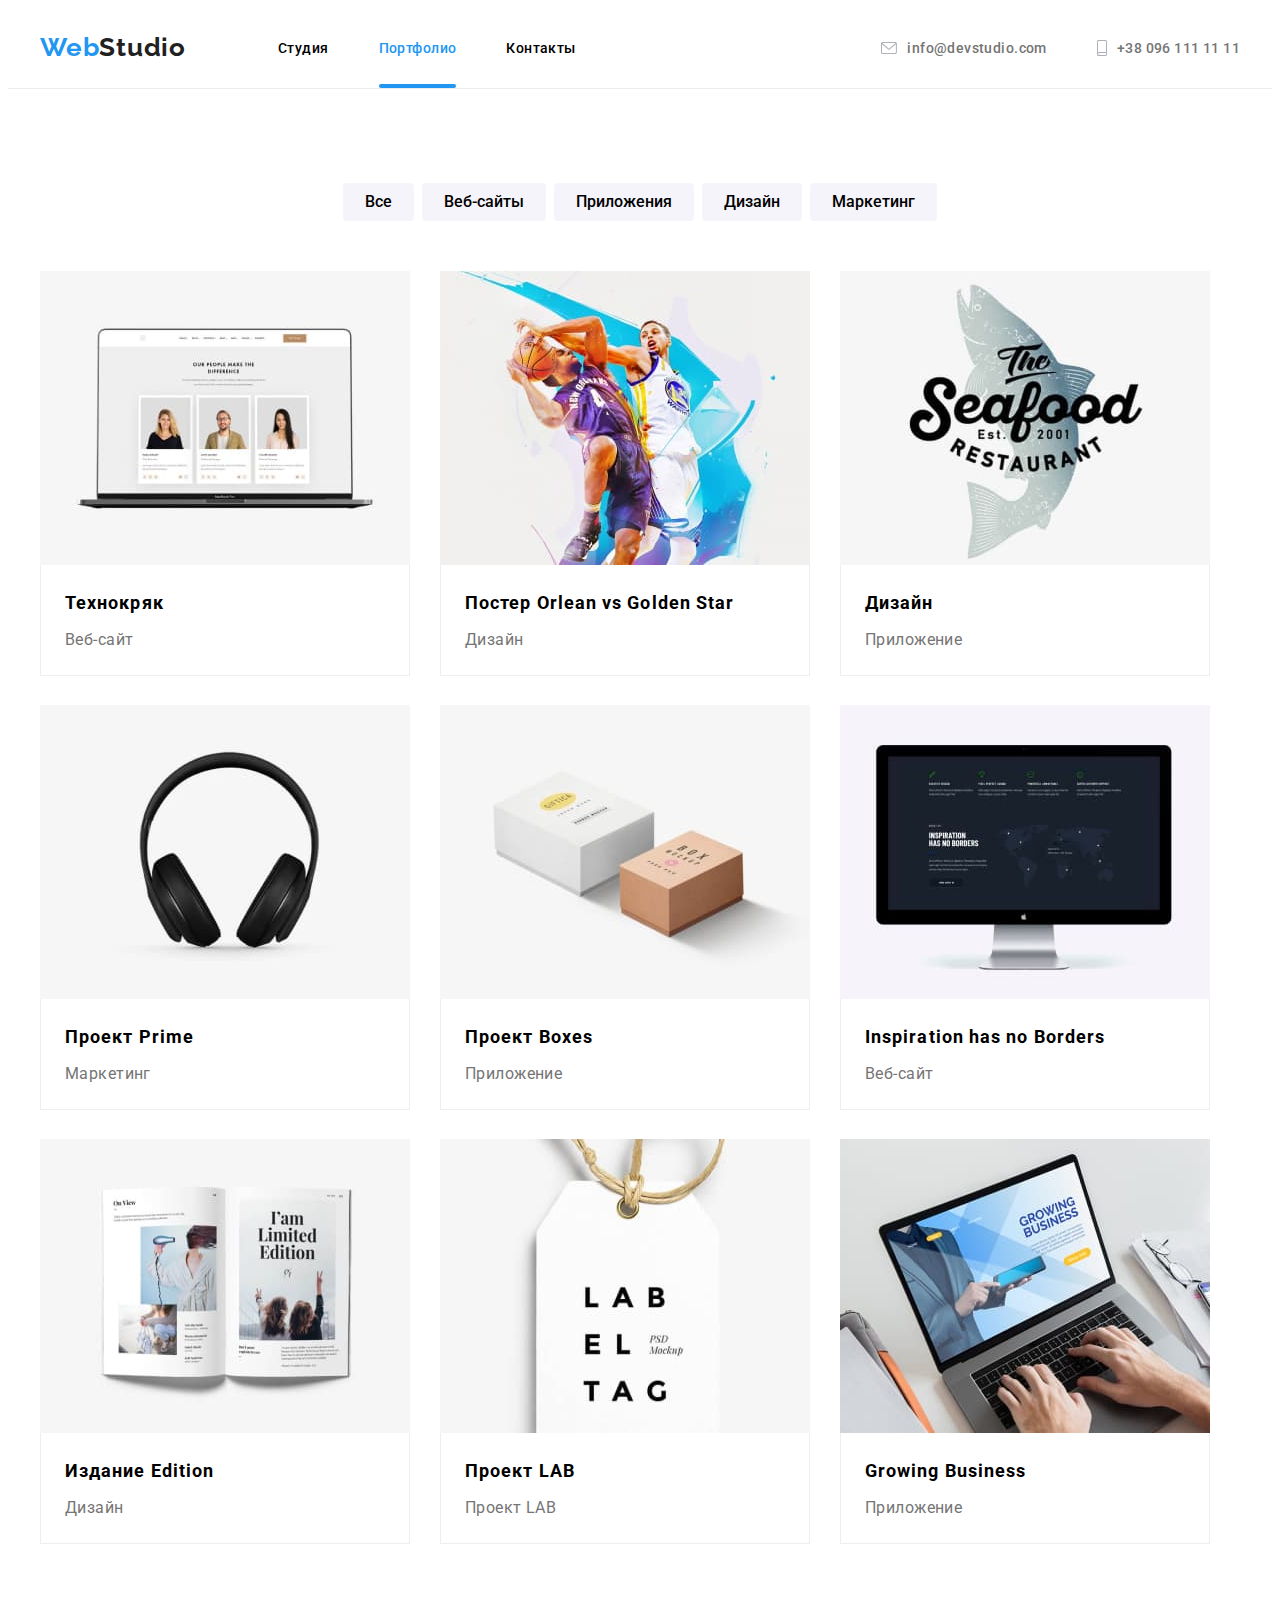
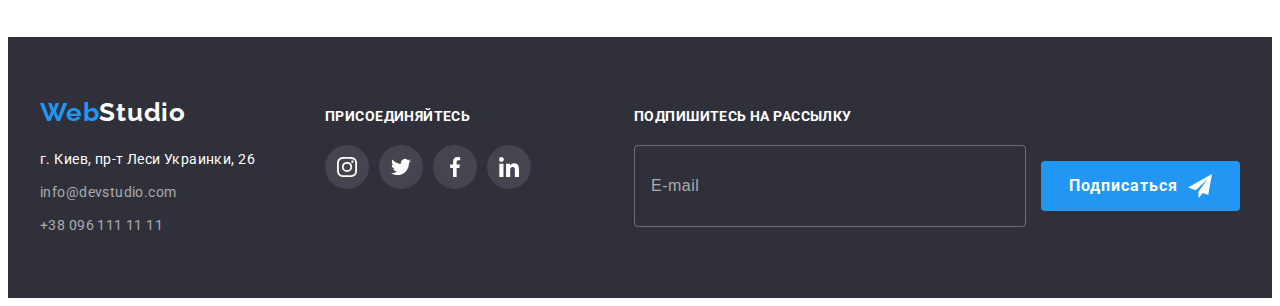
==== commit 1ebe568b: "SASS aplyed" ====
--- a/portfolio.html
+++ b/portfolio.html
@@ -18,24 +18,24 @@
       crossorigin="anonymous"
       referrerpolicy="no-referrer"
     />
-    <link rel="stylesheet" href="./css/styles.css" />
+    <link rel="stylesheet" href="./css/main.min.css" />
   </head>
   <body>
     <header class="header">
-      <div class="container header__container">
+      <div class="container container--flex">
         <a href="./index.html" class="logo header__logo" lang="en"
           >Web<span class="logo__header-headline">Studio</span></a
         >
         <nav>
-          <ul class="site-nav">
-            <li class="site-nav__item">
-              <a class="site-nav__link" href="./index.html">Студия</a>
-            </li>
-            <li class="site-nav__item">
-              <a class="site-nav__link site-nav__link--active" href="./portfolio.html">Портфолио</a>
-            </li>
-            <li class="site-nav__item">
-              <a class="site-nav__link" href="./">Контакты</a>
+          <ul class="navigation">
+            <li class="navigation__item">
+              <a class="navigation__link" href="./index.html">Студия</a>
+            </li>
+            <li class="navigation__item">
+              <a class="navigation__link navigation__link--active" href="./portfolio.html">Портфолио</a>
+            </li>
+            <li class="navigation__item">
+              <a class="navigation__link" href="./">Контакты</a>
             </li>
           </ul>
         </nav>
--- a/css/main.min.css
+++ b/css/main.min.css
@@ -0,0 +1,2 @@
+.visually-hidden{margin:-1px;position:absolute;white-space:nowrap;width:1px;height:1px;overflow:hidden;border:0;padding:0;clip:rect(0 0 0 0);-webkit-clip-path:inset(50%);clip-path:inset(50%)}.section{padding-top:94px;padding-bottom:94px}.section--grey{background-color:#f5f4fa}.section-title{margin-bottom:50px;font-size:36px;line-height:1.17;text-align:center}.features-list__item:not(:last-child),.work-section__list-item:not(:last-child),.member-list__item:not(:last-child),.cards__item:not(:last-child){margin-right:30px}.footer-section__link:hover,.footer-section__link:focus,.contact-block__link:hover,.contact-block__link:focus,.contact-block__link:hover,.contact-block__link:focus,.navigation__link:hover,.navigation__link:focus{color:#2196f3}.features-list,.member-list,.work-section__list{display:-webkit-box;display:-ms-flexbox;display:flex}.container{width:1200px;margin-left:auto;margin-right:auto;padding-left:15px;padding-right:15px;-webkit-box-align:center;-ms-flex-align:center;align-items:center}.container--flex{display:-webkit-box;display:-ms-flexbox;display:flex}.container--block{display:block}.container--footer{display:-webkit-box;display:-ms-flexbox;display:flex;-webkit-box-align:baseline;-ms-flex-align:baseline;align-items:baseline}body{font-family:"Roboto",sans-serif;letter-spacing:0.03em;color:var(--main-text-color);font-size:14px}h1,h2,h3,h4,h5,h6,p,ul{margin:0;padding:0}img{display:block}li{list-style:none}.contact-block__link,.navigation__link{display:-webkit-inline-box;display:-ms-inline-flexbox;display:inline-flex;text-decoration:none;color:inherit;font-weight:500;font-size:14px;line-height:1.17;-webkit-transition-property:color;transition-property:color;-webkit-transition-duration:250ms;transition-duration:250ms;-webkit-transition-timing-function:cubic-bezier(0.4, 0, 0.2, 1);transition-timing-function:cubic-bezier(0.4, 0, 0.2, 1);color:#757575;-webkit-box-align:center;-ms-flex-align:center;align-items:center;margin-right:50px;padding:32px 0}.contact-block__link:last-child,.navigation__link:last-child{margin-right:0}.navigation__link{color:inherit}.navigation__link:last-child{margin-right:0}.navigation__link--active{position:relative;color:#2196f3}.navigation__link--active::after{content:"";position:absolute;bottom:0;display:block;width:100%;height:4px;background:#2196f3;border-radius:2px}.header{border-bottom:1px solid #ececec}.header__logo{margin-top:24px;margin-bottom:25px}.navigation{display:-webkit-box;display:-ms-flexbox;display:flex}.navigation__item{display:block;margin-right:50px}.navigation__item:last-child{margin-right:0}.header__contact{margin-left:auto}.contact-block{display:-webkit-box;display:-ms-flexbox;display:flex;-webkit-box-align:center;-ms-flex-align:center;align-items:center}.contact-block__icon{fill:#afb1b8;margin-right:10px;-webkit-transition-property:fill;transition-property:fill;-webkit-transition-duration:250ms;transition-duration:250ms;-webkit-transition-timing-function:cubic-bezier(0.4, 0, 0.2, 1);transition-timing-function:cubic-bezier(0.4, 0, 0.2, 1)}.contact-block__link:hover .contact-block__icon,.contact-block__link:focus .contact-block__icon{fill:currentColor}.hero{background-image:-webkit-gradient(linear, left top, left bottom, from(rgba(47,48,58,0.4)), to(rgba(47,48,58,0.4))),url(../images/hero-bg.jpg);background-image:linear-gradient(rgba(47,48,58,0.4), rgba(47,48,58,0.4)),url(../images/hero-bg.jpg);background-repeat:no-repeat;background-position:center;letter-spacing:0.06em;text-align:center;padding-top:200px;padding-bottom:200px}.hero__title{margin:0px auto 30px;max-width:640px;font-weight:900;font-size:44px;line-height:1.36;text-transform:uppercase;color:#fff}.features-list__item{display:block;-ms-flex-preferred-size:calc(100% / 4);flex-basis:calc(100% / 4)}.features-list__icon{display:-webkit-box;display:-ms-flexbox;display:flex;-webkit-box-pack:center;-ms-flex-pack:center;justify-content:center;-webkit-box-align:center;-ms-flex-align:center;align-items:center;margin-bottom:30px;height:120px;width:100%;background-color:#f5f4fa;border-radius:4px}.features-list__subtitle{margin-bottom:10px;text-transform:uppercase;font-size:14px;line-height:1.14}.features-list__description{color:#757575;line-height:1.7}.work-section{padding-top:0;padding-bottom:94px}.work-section__list-item{position:relative}.image-title{position:absolute;bottom:0;display:-webkit-box;display:-ms-flexbox;display:flex;width:100%;height:70px;-webkit-box-pack:center;-ms-flex-pack:center;justify-content:center;-webkit-box-align:center;-ms-flex-align:center;align-items:center;text-transform:uppercase;font-weight:700;background:rgba(47,48,58,0.8);color:#fff}.member-list__area{padding:30px 0;width:270px;border:1px solid #eeeeee;border-radius:0px 0px 4px 4px;border-top:0;text-align:center;background-color:#fff;line-height:1.19}.member-list__name{margin-bottom:10px;font-size:16px;text-decoration:none;font-weight:500;line-height:1.19}.member-list__position{display:-webkit-inline-box;display:-ms-inline-flexbox;display:inline-flex;color:#757575;-webkit-box-align:center;-ms-flex-align:center;align-items:center;margin-bottom:16px;line-height:1.19;font-size:16px;font-weight:400}.member-list__item{-webkit-box-shadow:0px 1px 3px rgba(0,0,0,0.12),0px 1px 1px rgba(0,0,0,0.14),0px 2px 1px rgba(0,0,0,0.2);box-shadow:0px 1px 3px rgba(0,0,0,0.12),0px 1px 1px rgba(0,0,0,0.14),0px 2px 1px rgba(0,0,0,0.2)}.clients-list{display:-webkit-box;display:-ms-flexbox;display:flex;-webkit-box-pack:center;-ms-flex-pack:center;justify-content:center;-webkit-box-align:center;-ms-flex-align:center;align-items:center}.clients-list__item{display:-webkit-box;display:-ms-flexbox;display:flex}.clients-list__item:not(:last-child){margin-right:30px}.clients-list__link{display:-webkit-box;display:-ms-flexbox;display:flex;-webkit-box-pack:center;-ms-flex-pack:center;justify-content:center;-webkit-box-align:center;-ms-flex-align:center;align-items:center;width:170px;height:92px;border:1px #afb1b8 solid;border-radius:4px;-webkit-transition-property:border-color;transition-property:border-color;-webkit-transition-duration:250ms;transition-duration:250ms;-webkit-transition-timing-function:cubic-bezier(0.4, 0, 0.2, 1);transition-timing-function:cubic-bezier(0.4, 0, 0.2, 1)}.clients-list__link:focus,.clients-list__link:hover{border-color:#2196f3}.clients-list__icon{fill:#afb1b8;-webkit-transition-property:fill;transition-property:fill;-webkit-transition-duration:250ms;transition-duration:250ms;-webkit-transition-timing-function:cubic-bezier(0.4, 0, 0.2, 1);transition-timing-function:cubic-bezier(0.4, 0, 0.2, 1)}.clients-list__link:hover .clients-list__icon,.clients-list__link:focus .clients-list__icon{fill:#2196f3}.footer-section__link{display:-webkit-box;display:-ms-flexbox;display:flex;text-decoration:none;color:inherit;font-weight:500;font-size:14px;line-height:1.17;-webkit-transition-property:color;transition-property:color;-webkit-transition-duration:250ms;transition-duration:250ms;-webkit-transition-timing-function:cubic-bezier(0.4, 0, 0.2, 1);transition-timing-function:cubic-bezier(0.4, 0, 0.2, 1)}.footer-section__logo{display:-webkit-box;display:-ms-flexbox;display:flex;margin:0;margin-bottom:20px}.footer-section{background-color:#2f303a;line-height:1.7;color:#fff;font-size:14px;padding-top:60px;padding-bottom:60px}.footer-section__contact{margin-right:70px}.footer-section__form{margin-left:auto}.footer-section__address{font-style:normal}.footer-section__link{color:rgba(255,255,255,0.6);font-weight:400;font-style:normal;line-height:1.7;font-size:14px}.footer-section__link:not(:last-child){margin-bottom:9px}.footer-section__address{margin-bottom:9px}.subscription-form__subtitle,.footer-socials__subtitle{margin-bottom:20px;color:#fff;text-transform:uppercase;font-size:14px;line-height:1.14}.cards-section__filter{display:-webkit-box;display:-ms-flexbox;display:flex;-webkit-box-pack:center;-ms-flex-pack:center;justify-content:center;padding-bottom:50px}.cards-section__filter-item:not(:last-child){margin-right:8px}.cards-section__btn{padding:6px 22px;border-radius:4px;border:0;background:#f5f4fa;cursor:pointer;font-family:inherit;font-weight:500;font-size:16px;line-height:1.6;-webkit-transition-property:background-color, color, -webkit-box-shadow;transition-property:background-color, color, -webkit-box-shadow;transition-property:background-color, color, box-shadow;transition-property:background-color, color, box-shadow, -webkit-box-shadow;-webkit-transition-duration:250ms;transition-duration:250ms;-webkit-transition-timing-function:cubic-bezier(0.4, 0, 0.2, 1);transition-timing-function:cubic-bezier(0.4, 0, 0.2, 1)}.cards-section__btn:hover,.cards-section__btn:focus{background-color:#2196f3;color:#fff;-webkit-box-shadow:0px 3px 1px rgba(0,0,0,0.1),0px 1px 2px rgba(0,0,0,0.08),0px 2px 2px rgba(0,0,0,0.12);box-shadow:0px 3px 1px rgba(0,0,0,0.1),0px 1px 2px rgba(0,0,0,0.08),0px 2px 2px rgba(0,0,0,0.12)}.btn{display:-webkit-inline-box;display:-ms-inline-flexbox;display:inline-flex;-webkit-box-align:center;-ms-flex-align:center;align-items:center;padding:10px 32px;border-radius:4px;border:0;background-color:#2196f3;font-family:inherit;cursor:pointer;color:#fff;font-weight:700;font-size:16px;line-height:1.87;letter-spacing:0.06em;-webkit-transition-property:background-color;transition-property:background-color;-webkit-transition-duration:250ms;transition-duration:250ms;-webkit-transition-timing-function:cubic-bezier(0.4, 0, 0.2, 1);transition-timing-function:cubic-bezier(0.4, 0, 0.2, 1)}.btn:hover,.btn:focus{background-color:#188ce8}.btn__icon{fill:#fff;margin-left:10px}.cards,.cards__item{display:-webkit-box;display:-ms-flexbox;display:flex;-ms-flex-wrap:wrap;flex-wrap:wrap}.cards__item{width:370px;height:404px;background:#fff;margin-bottom:30px;-webkit-transition-property:-webkit-box-shadow;transition-property:-webkit-box-shadow;transition-property:box-shadow;transition-property:box-shadow, -webkit-box-shadow;-webkit-transition-duration:250ms;transition-duration:250ms;-webkit-transition-timing-function:cubic-bezier(0.4, 0, 0.2, 1);transition-timing-function:cubic-bezier(0.4, 0, 0.2, 1)}.cards__item:hover,.cards__itemfocus{-webkit-box-shadow:0px 1px 1px rgba(0,0,0,0.12),0px 4px 4px rgba(0,0,0,0.06),1px 4px 6px rgba(0,0,0,0.16);box-shadow:0px 1px 1px rgba(0,0,0,0.12),0px 4px 4px rgba(0,0,0,0.06),1px 4px 6px rgba(0,0,0,0.16)}.cards__item:nth-child(3n){margin-right:0}.cards__item:nth-last-child(-n+3){margin-bottom:0px}.cards__image{position:relative;display:-webkit-box;display:-ms-flexbox;display:flex;-webkit-box-align:center;-ms-flex-align:center;align-items:center;-webkit-box-pack:center;-ms-flex-pack:center;justify-content:center;overflow:hidden}.cards__image-description{position:absolute;font-size:18px;line-height:1.55;color:#fff;background-color:rgba(33,150,243,0.9);padding:63px 24px;height:100%;-webkit-transform:translateY(100%);transform:translateY(100%);-webkit-transition-property:-webkit-transform;transition-property:-webkit-transform;transition-property:transform;transition-property:transform, -webkit-transform;-webkit-transition-duration:250ms;transition-duration:250ms;-webkit-transition-timing-function:cubic-bezier(0.4, 0, 0.2, 1);transition-timing-function:cubic-bezier(0.4, 0, 0.2, 1)}.cards__item:hover .cards__image-description,.cards__item:focus .cards__image-description{-webkit-transform:translateY(0);transform:translateY(0)}.cards__description-area{width:370px;border:1px solid #eeeeee;border-top:0;padding:20px 24px}.cards__name{display:inline-block;margin-bottom:4px;font-size:18px;line-height:2;letter-spacing:0.06em}.cards__description{font-size:16px;line-height:1.9;color:#757575}.logo{font-family:"Raleway",sans-serif;font-weight:700;font-size:26px;line-height:1.2;color:#2196f3;text-decoration:none;letter-spacing:0.03em}.logo__header-headline{color:#212121;margin-right:92px}.logo__footer-headline{color:#fff}.backdrop{position:fixed;opacity:1;visibility:visible;top:0;bottom:0;left:0;right:0;width:100%;height:100%;background-color:rgba(0,0,0,0.2);-webkit-transition:opacity 250ms cubic-bezier(0.4, 0, 0.2, 1),visibility 250ms cubic-bezier(0.4, 0, 0.2, 1);transition:opacity 250ms cubic-bezier(0.4, 0, 0.2, 1),visibility 250ms cubic-bezier(0.4, 0, 0.2, 1)}.backdrop.is-hidden{visibility:hidden;opacity:0;pointer-events:visible}.backdrop__modal{position:absolute;left:50%;top:50%;-webkit-transform:translate(-50%, -50%);transform:translate(-50%, -50%);width:528px;height:581px;padding:40px;background-color:#fff;-webkit-box-shadow:0px 1px 3px rgba(0,0,0,0.12),0px 1px 1px rgba(0,0,0,0.14),0px 2px 1px rgba(0,0,0,0.2);box-shadow:0px 1px 3px rgba(0,0,0,0.12),0px 1px 1px rgba(0,0,0,0.14),0px 2px 1px rgba(0,0,0,0.2);border-radius:4px;-webkit-transition:-webkit-transform 250ms cubic-bezier(0.4, 0, 0.2, 1);transition:-webkit-transform 250ms cubic-bezier(0.4, 0, 0.2, 1);transition:transform 250ms cubic-bezier(0.4, 0, 0.2, 1);transition:transform 250ms cubic-bezier(0.4, 0, 0.2, 1), -webkit-transform 250ms cubic-bezier(0.4, 0, 0.2, 1)}.is-hidden .backdrop__modal{-webkit-transform:translate(-50%, -70%) scale(0.5);transform:translate(-50%, -70%) scale(0.5)}.modal__icon{position:absolute;top:8px;right:8px;display:-webkit-box;display:-ms-flexbox;display:flex;-webkit-box-pack:center;-ms-flex-pack:center;justify-content:center;-webkit-box-align:center;-ms-flex-align:center;align-items:center;padding:9px 9px 10px 10px;cursor:pointer;border:1px solid rgba(0,0,0,0.1);border-radius:50%;background-color:#fff;-webkit-transition:fill 250ms cubic-bezier(0.4, 0, 0.2, 1);transition:fill 250ms cubic-bezier(0.4, 0, 0.2, 1)}.modal__icon:hover,.modal__icon:focus{fill:#2196f3}.modal-form{text-align:center}.modal__header{display:block;text-align:center;margin-bottom:12px;font-size:20px}.modal-form__label{position:relative;display:block}.modal-form__label-name{display:block;margin-bottom:4px;font-size:12px;color:#757575;letter-spacing:0.01em;line-height:1.17;text-align:start}.modal-form__input,.modal-form__comment{resize:none;cursor:pointer;width:100%;height:40px;margin-bottom:10px;padding:12px 16px 12px 42px;border:1px solid rgba(33,33,33,0.2);border-radius:4px;outline:0;-webkit-transition:border 250ms cubic-bezier(0.4, 0, 0.2, 1);transition:border 250ms cubic-bezier(0.4, 0, 0.2, 1)}.modal-form__input:focus,.modal-form__comment:focus{border:1px solid #2196f3}.modal-form__comment{height:120px;padding:12px 16px;margin-bottom:12px}.modal-form__comment::-webkit-input-placeholder{color:rgba(117,117,117,0.5);font-size:14px;line-height:1.14}.modal-form__comment:-ms-input-placeholder{color:rgba(117,117,117,0.5);font-size:14px;line-height:1.14}.modal-form__comment::-ms-input-placeholder{color:rgba(117,117,117,0.5);font-size:14px;line-height:1.14}.modal-form__comment::placeholder{color:rgba(117,117,117,0.5);font-size:14px;line-height:1.14}.modal-form__icon{position:absolute;top:28px;left:12px;-webkit-transition:fill 250ms cubic-bezier(0.4, 0, 0.2, 1);transition:fill 250ms cubic-bezier(0.4, 0, 0.2, 1)}.modal-form__label:focus-within .modal-form__icon{fill:#2196f3}.agreement{display:-webkit-box;display:-ms-flexbox;display:flex;-webkit-box-align:center;-ms-flex-align:center;align-items:center;-webkit-box-pack:center;-ms-flex-pack:center;justify-content:center;margin-bottom:30px;cursor:pointer;color:#757575;line-height:1.7}.agreement__link{color:#2196f3}.agreement__btn{padding:10px 50px;-webkit-box-shadow:0px 4px 4px rgba(0,0,0,0.15);box-shadow:0px 4px 4px rgba(0,0,0,0.15)}.checkbox{position:relative;display:-webkit-box;display:-ms-flexbox;display:flex;-webkit-box-align:center;-ms-flex-align:center;align-items:center;-webkit-box-pack:center;-ms-flex-pack:center;justify-content:center;-ms-flex-preferred-size:16px;flex-basis:16px;height:15px;border:2px solid #212121;border-radius:2px;margin-right:9px;-webkit-transition:border 550ms cubic-bezier(0.4, 0, 0.2, 1),background-color 250ms cubic-bezier(0.4, 0, 0.2, 1);transition:border 550ms cubic-bezier(0.4, 0, 0.2, 1),background-color 250ms cubic-bezier(0.4, 0, 0.2, 1)}.agreement__input:checked+.checkbox{background-color:#188ce8;border-color:#188ce8}.checkbox__icon{opacity:0;-webkit-transition:opacity 250ms cubic-bezier(0.4, 0, 0.2, 1),fill 250ms cubic-bezier(0.4, 0, 0.2, 1);transition:opacity 250ms cubic-bezier(0.4, 0, 0.2, 1),fill 250ms cubic-bezier(0.4, 0, 0.2, 1)}.agreement__input:checked+.checkbox .checkbox__icon{opacity:1;fill:#fff}.social-list{display:-webkit-box;display:-ms-flexbox;display:flex;-webkit-box-pack:center;-ms-flex-pack:center;justify-content:center}.social-list__link{display:-webkit-box;display:-ms-flexbox;display:flex;border-radius:50%;height:44px;width:44px;-webkit-box-align:center;-ms-flex-align:center;align-items:center;-webkit-box-pack:center;-ms-flex-pack:center;justify-content:center;-webkit-transition-property:background-color;transition-property:background-color;-webkit-transition-duration:250ms;transition-duration:250ms;-webkit-transition-timing-function:cubic-bezier(0.4, 0, 0.2, 1);transition-timing-function:cubic-bezier(0.4, 0, 0.2, 1)}.social-list__link:focus,.social-list__link:hover{background-color:#2196f3}.social-list__item:not(:last-child){margin-right:10px}.social-list__icon{fill:#afb1b8;-webkit-transition-property:fill;transition-property:fill;-webkit-transition-duration:250ms;transition-duration:250ms;-webkit-transition-timing-function:cubic-bezier(0.4, 0, 0.2, 1);transition-timing-function:cubic-bezier(0.4, 0, 0.2, 1)}.social-list__link:hover .social-list__icon,.social-list__link:focus .social-list__icon{fill:#fff}.social-list__link--grey{background-color:rgba(255,255,255,0.1)}.social-list__link--grey:hover,.social-list__link--grey:focus{background-color:#2196f3}.social-list__icon--white{fill:#fff}.subscription-form__input{margin-right:12px;padding:15px 16px;width:358px;height:50px;background-color:transparent;border:1px solid rgba(255,255,255,0.3);border-radius:4px;outline:0;color:#fff;font-size:16px;line-height:1.25;letter-spacing:0.03em;-webkit-transition:border-color 250ms cubic-bezier(0.4, 0, 0.2, 1);transition:border-color 250ms cubic-bezier(0.4, 0, 0.2, 1)}.subscription-form__input::-webkit-input-placeholder{color:rgba(255,255,255,0.6)}.subscription-form__input:-ms-input-placeholder{color:rgba(255,255,255,0.6)}.subscription-form__input::-ms-input-placeholder{color:rgba(255,255,255,0.6)}.subscription-form__input::placeholder{color:rgba(255,255,255,0.6)}.subscription-form__input:focus{border-color:#fff}.subscription-form__btn{padding:10px 28px}
+/*# sourceMappingURL=main.min.css.map */